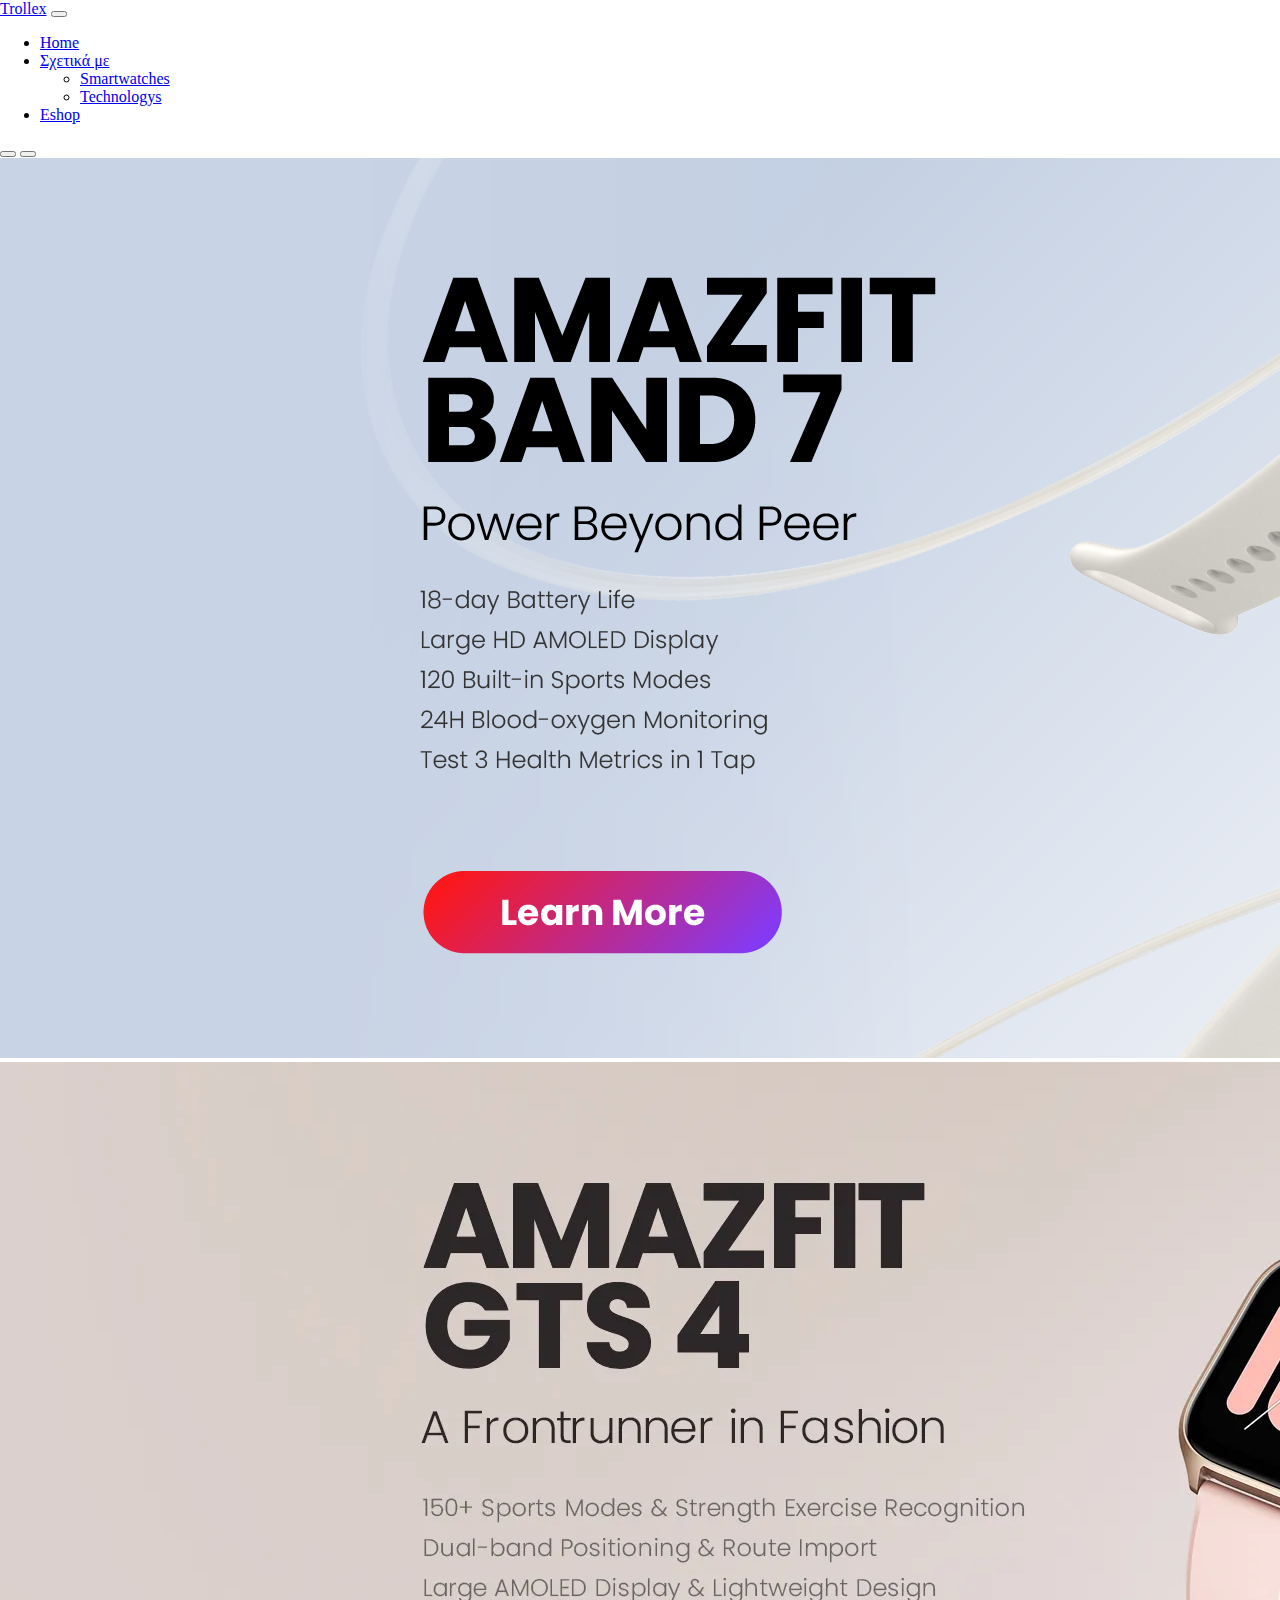
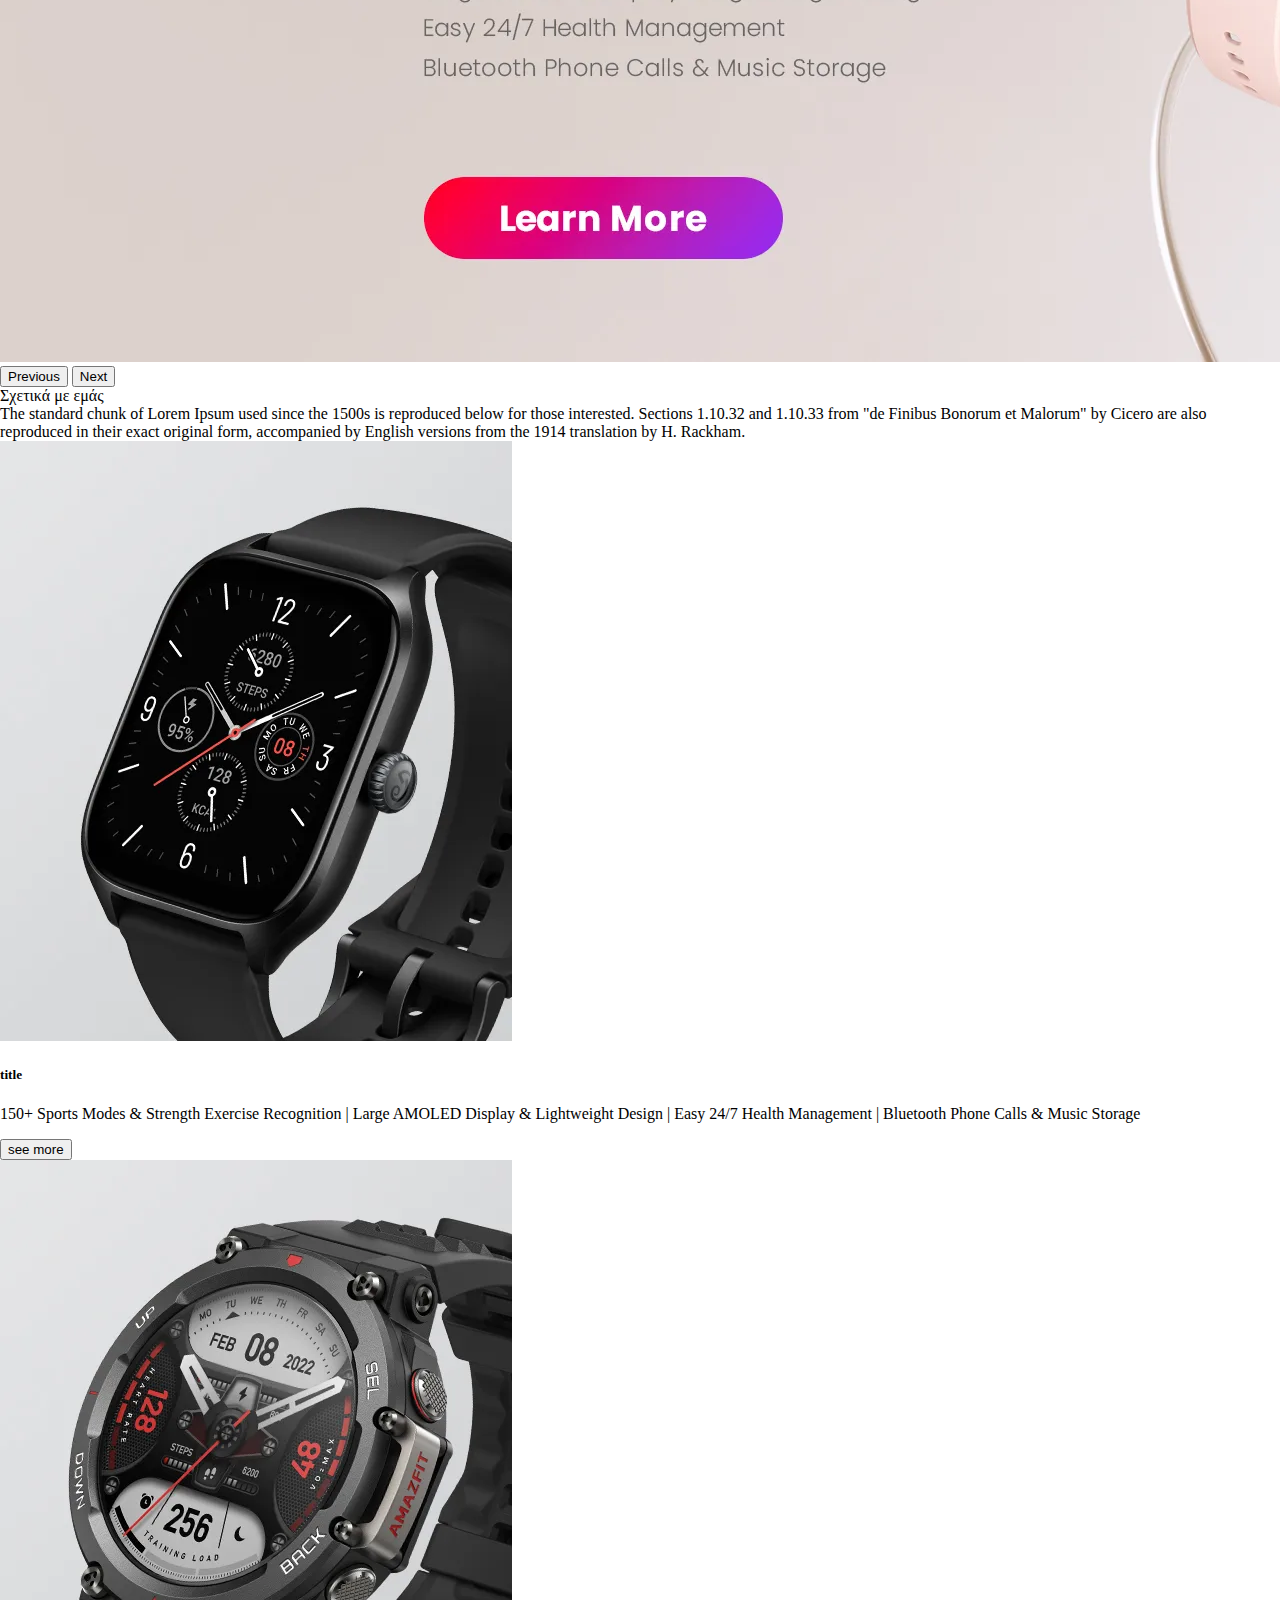
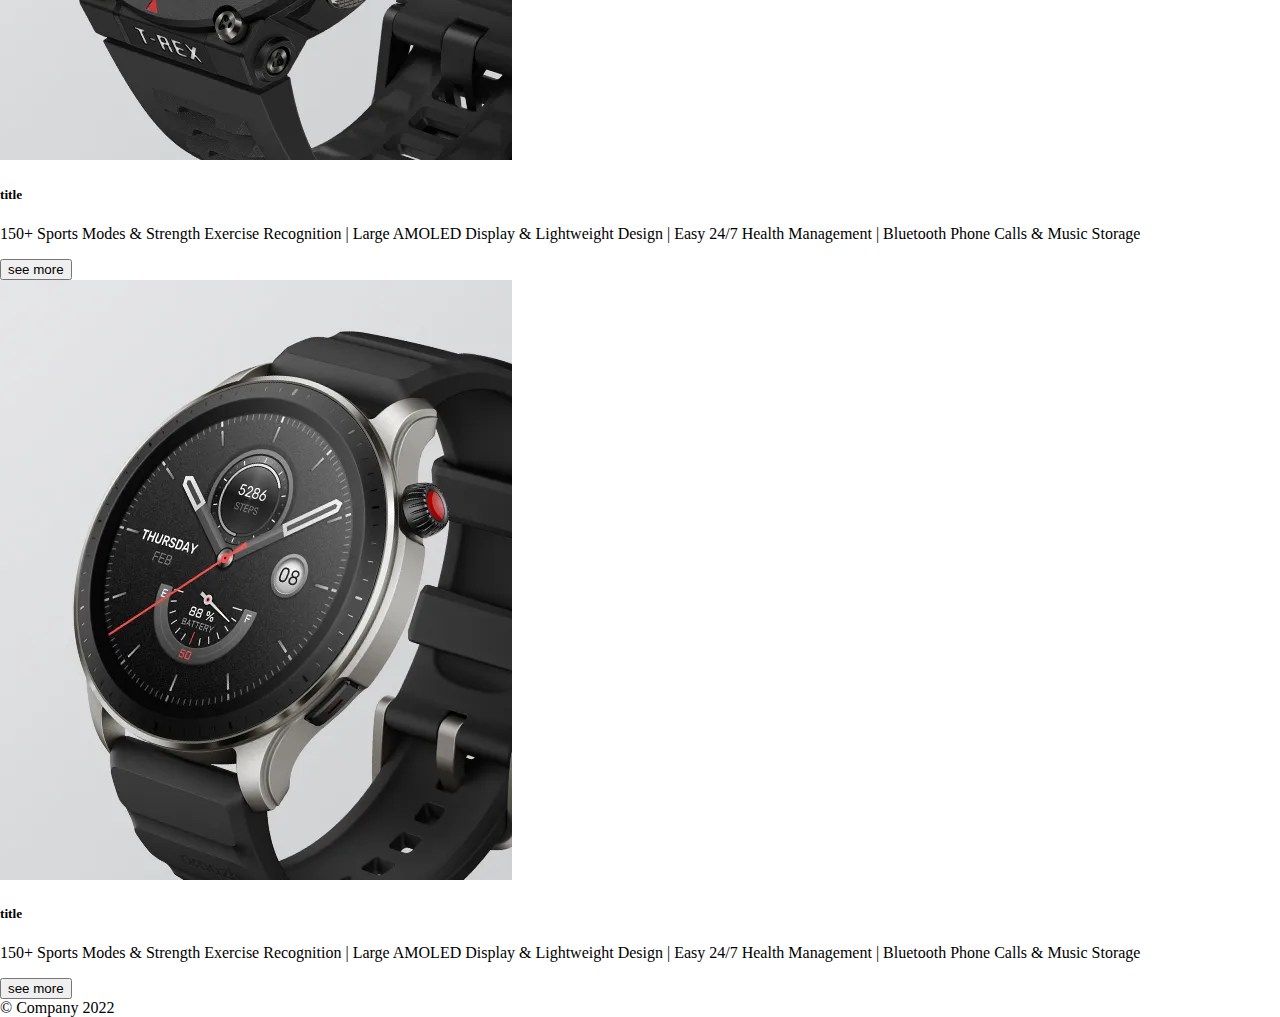
==== index.html @ 340d508f "first commit" ====
<!DOCTYPE html>
<html lang="en">
<head>
    <meta charset="UTF-8">
    <meta http-equiv="X-UA-Compatible" content="IE=edge">
    <meta name="viewport" content="width=device-width, initial-scale=1.0">
    <title>Home</title>
    <link href="https://cdn.jsdelivr.net/npm/bootstrap@5.2.2/dist/css/bootstrap.min.css" rel="stylesheet" integrity="sha384-Zenh87qX5JnK2Jl0vWa8Ck2rdkQ2Bzep5IDxbcnCeuOxjzrPF/et3URy9Bv1WTRi" crossorigin="anonymous">
    <link rel="stylesheet" href="style.css">
</head>
<body>
    <header>
        <nav>
            <nav class="navbar navbar-expand-lg">
                <div class="container-fluid">
                  <a class="navbar-brand fs-3" href="#">Trollex</a>
                  <button class="navbar-toggler" type="button" data-bs-toggle="collapse" data-bs-target="#navbarSupportedContent" aria-controls="navbarSupportedContent" aria-expanded="false" aria-label="Toggle navigation">
                    <span class="navbar-toggler-icon"></span>
                  </button>
                  <div class="collapse navbar-collapse" id="navbarSupportedContent">
                    <ul class="navbar-nav me-auto mb-2 mb-lg-0">
                      <li class="nav-item me-3">
                        <a class="nav-link active" aria-current="page" href="index.html">Home</a>
                      </li>
                      <li class="nav-item dropdown me-3">
                        <a class="nav-link dropdown-toggle" href="#" role="button" data-bs-toggle="dropdown" aria-expanded="false">
                          Σχετικά με
                        </a>
                        <ul class="dropdown-menu">
                          <li><a class="dropdown-item" href="about/smartwatches.html">Smartwatches</a></li>
                          <li><a class="dropdown-item" href="about/technology.html">Technologys</a></li>
                        </ul>
                      </li>
                      <li class="nav-item">
                        <a class="nav-link" href="#">Eshop</a>
                      </li>
                    </ul>
                  </div>
                </div>
              </nav>
        </nav>
    </header>

    <main>
        <div id="carouselExampleIndicators" class="carousel slide" data-bs-ride="true">
            <div class="carousel-indicators">
              <button type="button" data-bs-target="#carouselExampleIndicators" data-bs-slide-to="0" class="active" aria-current="true" aria-label="Slide 1"></button>
              <button type="button" data-bs-target="#carouselExampleIndicators" data-bs-slide-to="1" aria-label="Slide 2"></button>
            </div>
            <div class="carousel-inner">
              <div class="carousel-item active">
                <img src="./images/smartwatch.png" class="d-block w-100" alt="...">
              </div>
              <div class="carousel-item">
                <img src="./images/smartwatch2.png" class="d-block w-100" alt="...">
              </div>
            </div>
            <button class="carousel-control-prev" type="button" data-bs-target="#carouselExampleIndicators" data-bs-slide="prev">
              <span class="carousel-control-prev-icon" aria-hidden="true"></span>
              <span class="visually-hidden">Previous</span>
            </button>
            <button class="carousel-control-next" type="button" data-bs-target="#carouselExampleIndicators" data-bs-slide="next">
              <span class="carousel-control-next-icon" aria-hidden="true"></span>
              <span class="visually-hidden">Next</span>
            </button>
          </div>

          <div class="container">
            <div class="text-center h2 mt-3">
                Σχετικά με εμάς
            </div>
            <div class="text-center mt-3 px-5">
                The standard chunk of Lorem Ipsum used since the 1500s
                 is reproduced below for those interested.
                  Sections 1.10.32 and 1.10.33 from "de Finibus Bonorum et Malorum" 
                  by Cicero are also reproduced in their exact original form, 
                  accompanied by English versions from the 1914 translation by H. Rackham.
            </div>

            <div class="container">
                <div class="row gy-3 gx-5 mt-3">
                    <div class="col-sm-6  col-md-4">
                        <!-- <div class="smartwatchs-imgs"></div> -->
                        <img class="img-thumbnail" src="./images/smartwatch3.png" alt="">
                        <h5>title</h5>
                        <p>150+ Sports Modes & Strength Exercise Recognition | Large AMOLED Display & Lightweight Design | Easy 24/7 Health Management | Bluetooth Phone Calls & Music Storage</p>
                        <button type="button" class="btn btn-outline-dark">see more</button>
                    </div>
                    <div class="col-sm-6 col-md-4">
                        <img class="img-thumbnail" src="./images/smartwatch4.png" alt="">
                        <h5>title</h5>
                        <p>150+ Sports Modes & Strength Exercise Recognition | Large AMOLED Display & Lightweight Design | Easy 24/7 Health Management | Bluetooth Phone Calls & Music Storage</p>
                        <button type="button" class="btn btn-outline-dark">see more</button>
                    </div>
                    <div class="col-sm-6 col-md-4">
                        <img class="img-thumbnail" src="./images/smartwatch5.png" alt="">
                        <h5>title</h5>
                        <p>150+ Sports Modes & Strength Exercise Recognition | Large AMOLED Display & Lightweight Design | Easy 24/7 Health Management | Bluetooth Phone Calls & Music Storage</p>
                        <button type="button" class="btn btn-outline-dark">see more</button>
                    </div>
                </div>
            </div>

          </div>

    </main>

    <footer class="mt-3 bg-light py-3">
        <div class="container">
          © Company 2022
        </div>
      </footer>

    <script src="https://cdn.jsdelivr.net/npm/bootstrap@5.2.2/dist/js/bootstrap.bundle.min.js" integrity="sha384-OERcA2EqjJCMA+/3y+gxIOqMEjwtxJY7qPCqsdltbNJuaOe923+mo//f6V8Qbsw3" crossorigin="anonymous"></script>
</body>
</html>
---- style.css ----
body {
    margin: 0;
}

.img-thumbnail {
    border: none;
}

.img-thum {
    width: 100%;
    height: 100%;
}

@media (max-width: 767px) {
    .img-thum {
        width: 300px;
        height: 300px;
    }
}
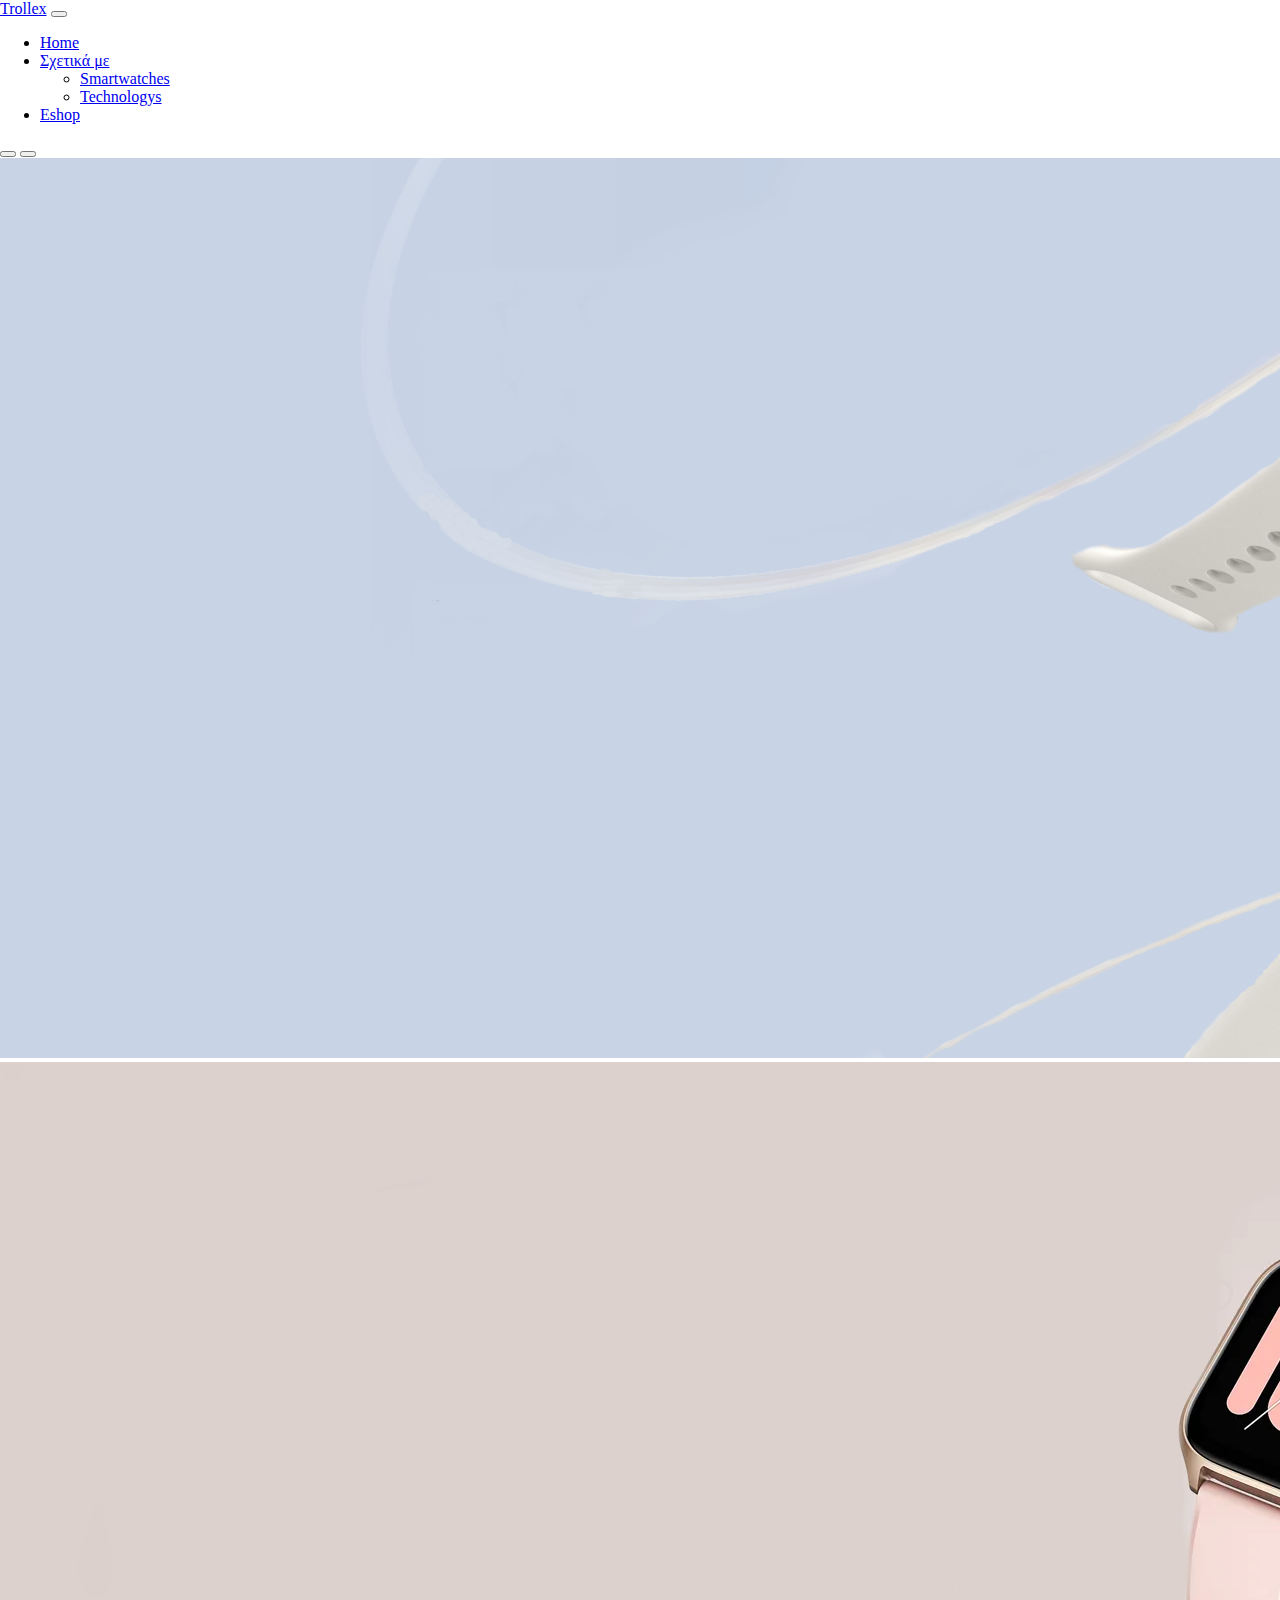
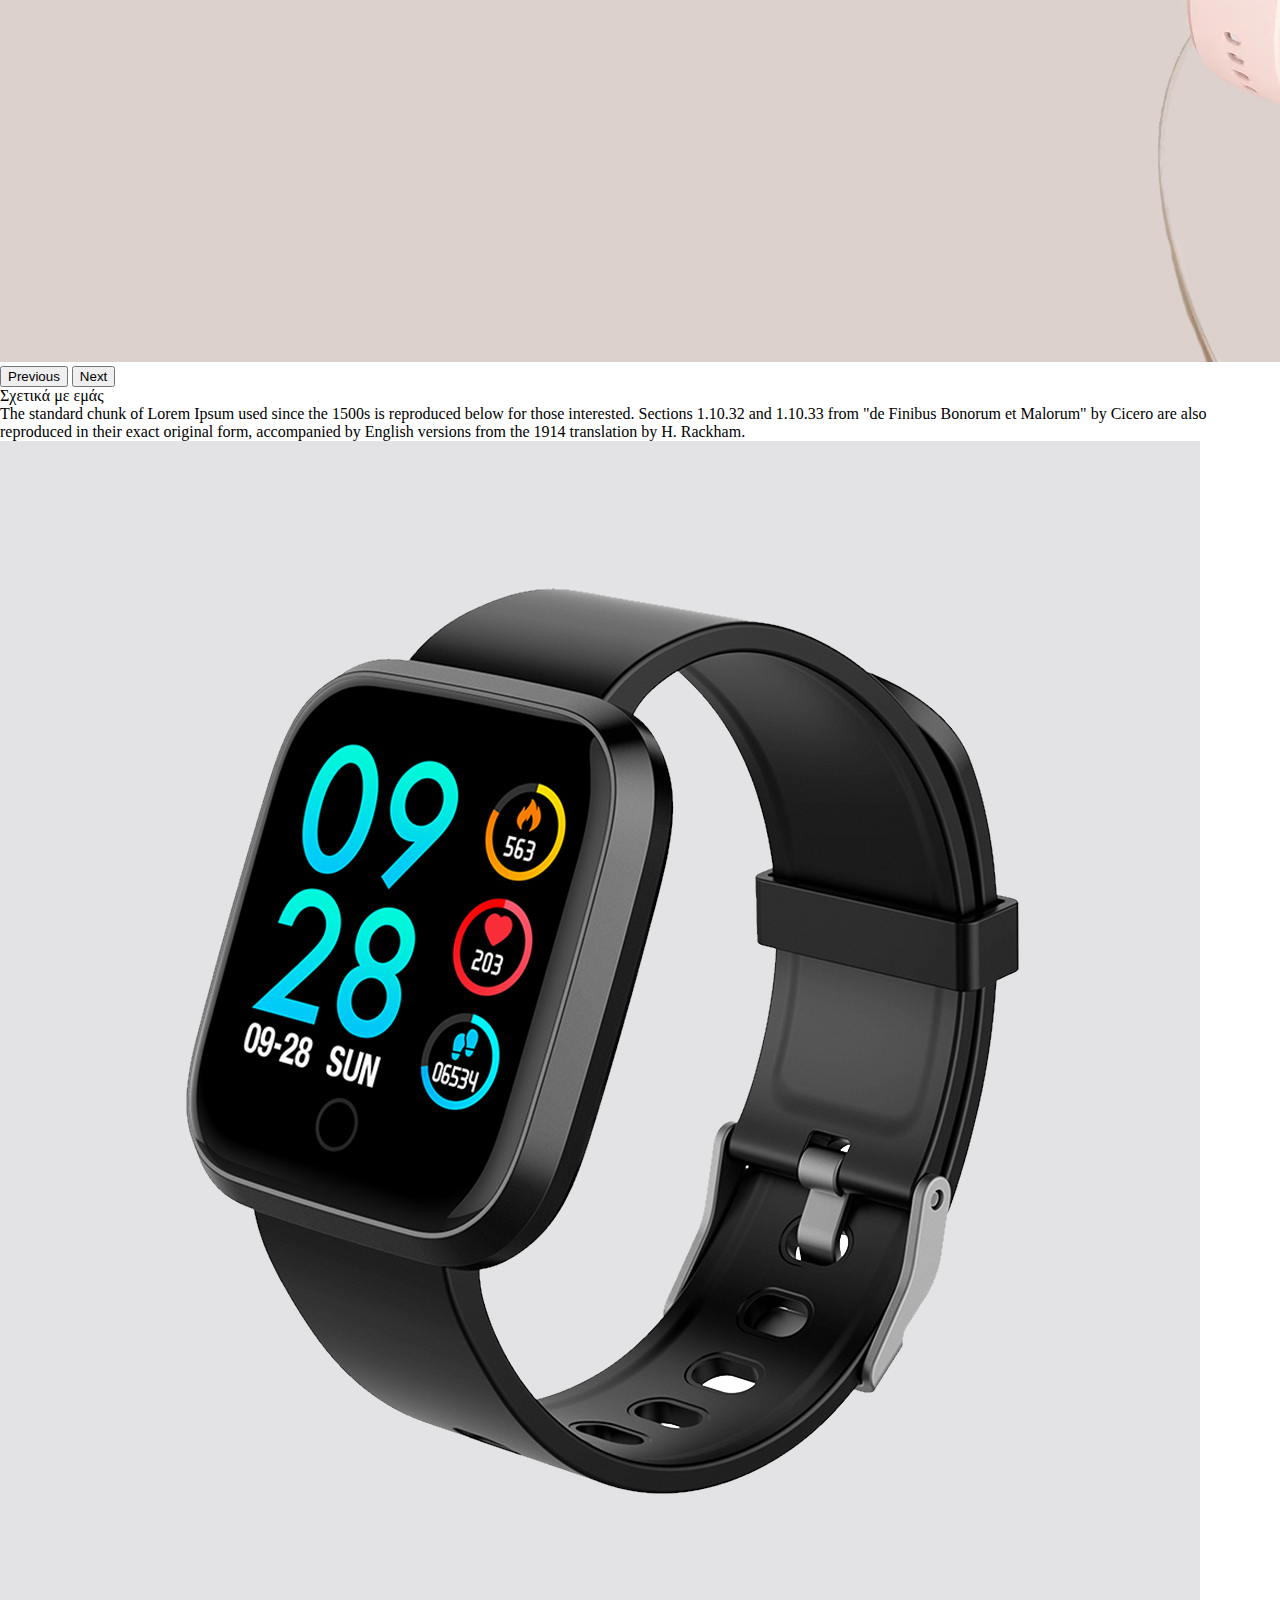
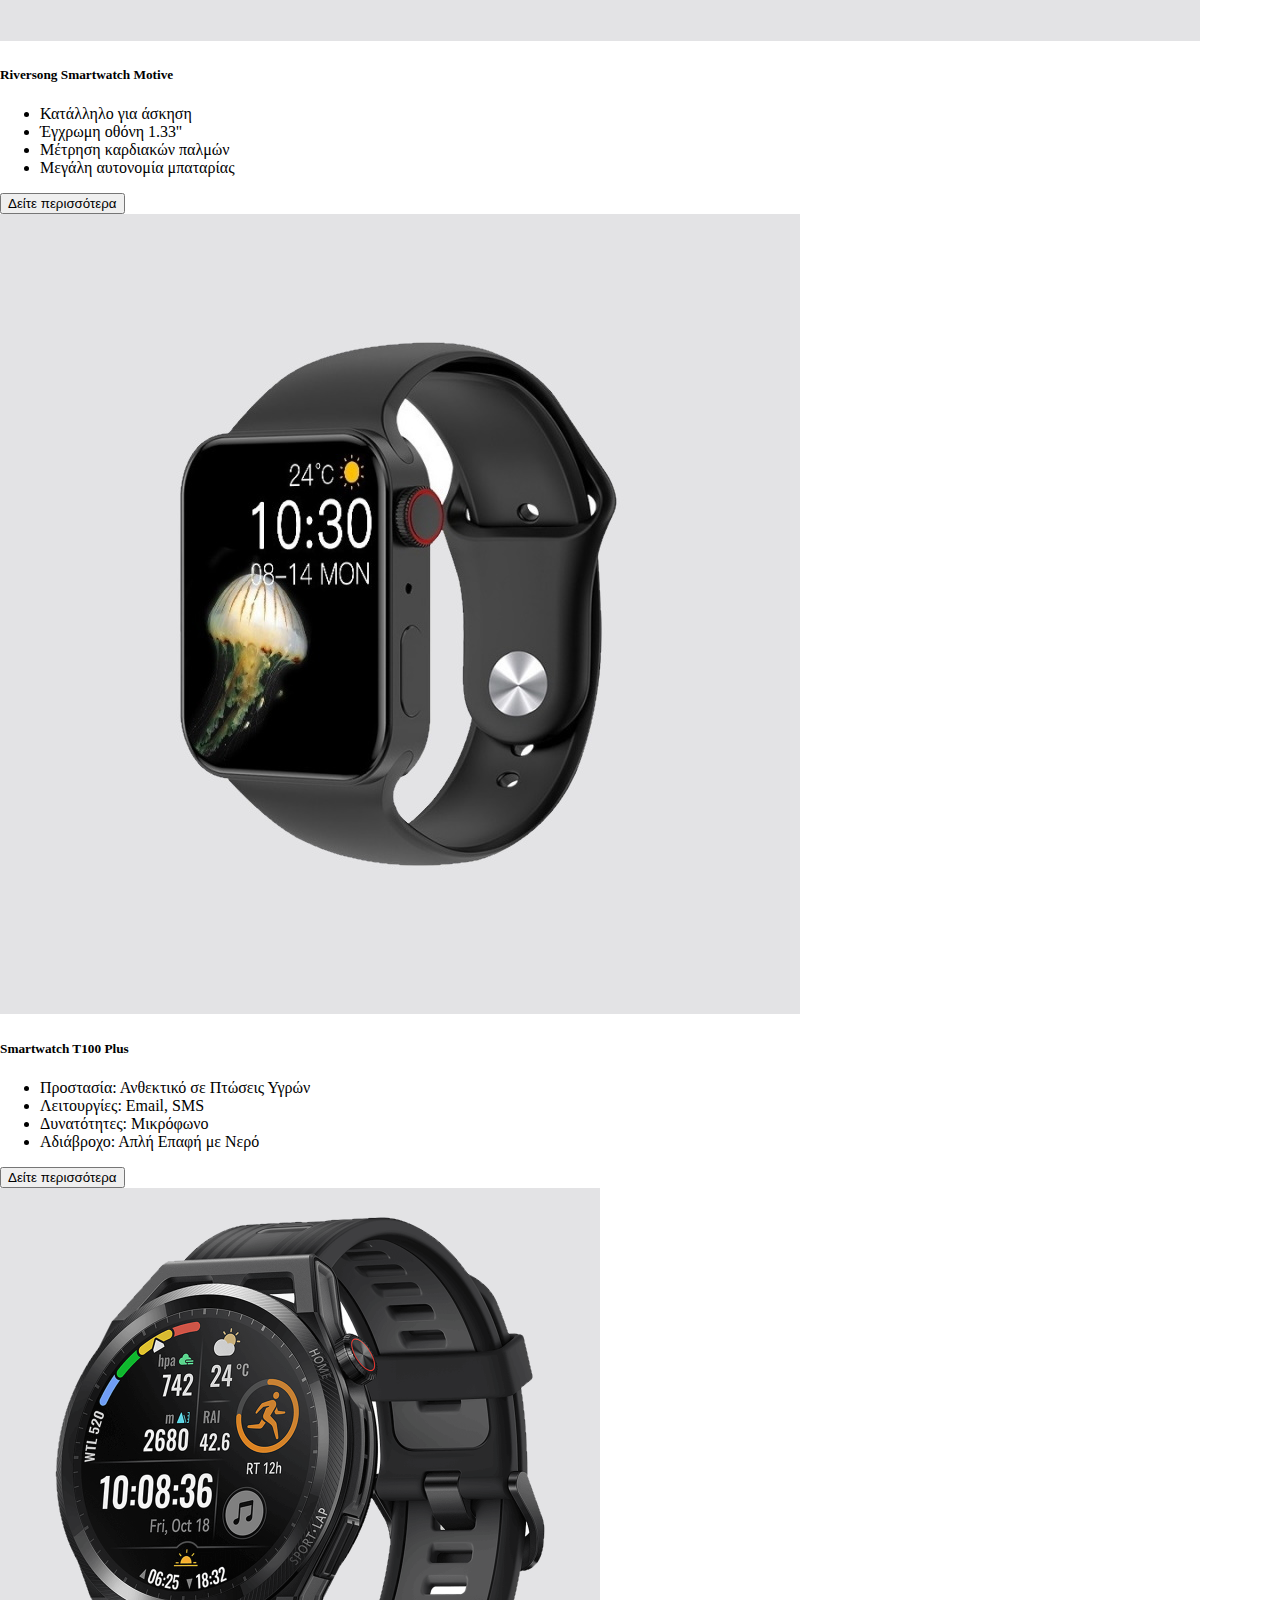
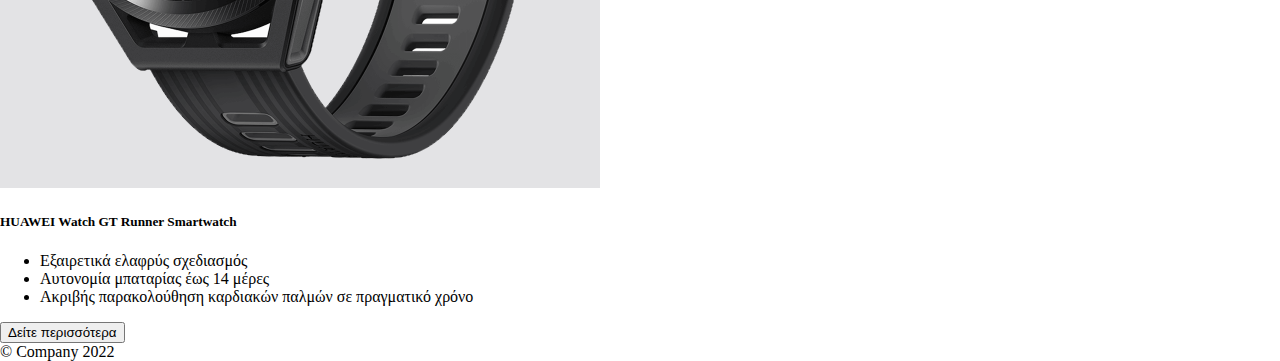
==== commit 7beff028: "first commit" ====
--- a/index.html
+++ b/index.html
@@ -32,7 +32,7 @@
                         </ul>
                       </li>
                       <li class="nav-item">
-                        <a class="nav-link" href="#">Eshop</a>
+                        <a class="nav-link" href="products/index.html">Eshop</a>
                       </li>
                     </ul>
                   </div>
@@ -81,22 +81,36 @@
                 <div class="row gy-3 gx-5 mt-3">
                     <div class="col-sm-6  col-md-4">
                         <!-- <div class="smartwatchs-imgs"></div> -->
-                        <img class="img-thumbnail" src="./images/smartwatch3.png" alt="">
-                        <h5>title</h5>
-                        <p>150+ Sports Modes & Strength Exercise Recognition | Large AMOLED Display & Lightweight Design | Easy 24/7 Health Management | Bluetooth Phone Calls & Music Storage</p>
-                        <button type="button" class="btn btn-outline-dark">see more</button>
+                        <img class="img-thumbnail" src="./images/RIVERSONG Smartwatch Motive.png" alt="">
+                        <h5 class="mt-3">Riversong Smartwatch Motive</h5>
+                        <ul>
+                          <li>Κατάλληλο για άσκηση</li>
+                          <li>Έγχρωμη οθόνη 1.33''</li>
+                          <li>Μέτρηση καρδιακών παλμών</li>
+                          <li>Μεγάλη αυτονομία μπαταρίας</li>
+                        </ul>
+                        <button type="button" class="btn btn-outline-dark">Δείτε περισσότερα</button>
                     </div>
                     <div class="col-sm-6 col-md-4">
-                        <img class="img-thumbnail" src="./images/smartwatch4.png" alt="">
-                        <h5>title</h5>
-                        <p>150+ Sports Modes & Strength Exercise Recognition | Large AMOLED Display & Lightweight Design | Easy 24/7 Health Management | Bluetooth Phone Calls & Music Storage</p>
-                        <button type="button" class="btn btn-outline-dark">see more</button>
+                        <img class="img-thumbnail" src="./images/Smartwatch T100 Plus.jpeg" alt="">
+                        <h5 class="mt-3">Smartwatch T100 Plus</h5>
+                        <ul>
+                          <li>Προστασία: Ανθεκτικό σε Πτώσεις Υγρών</li>
+                          <li>Λειτουργίες: Email, SMS</li>
+                          <li>Δυνατότητες: Μικρόφωνο</li>
+                          <li>Αδιάβροχο: Απλή Επαφή με Νερό</li>
+                        </ul>
+                        <button type="button" class="btn btn-outline-dark">Δείτε περισσότερα</button>
                     </div>
                     <div class="col-sm-6 col-md-4">
-                        <img class="img-thumbnail" src="./images/smartwatch5.png" alt="">
-                        <h5>title</h5>
-                        <p>150+ Sports Modes & Strength Exercise Recognition | Large AMOLED Display & Lightweight Design | Easy 24/7 Health Management | Bluetooth Phone Calls & Music Storage</p>
-                        <button type="button" class="btn btn-outline-dark">see more</button>
+                        <img class="img-thumbnail" src="./images/HUAWEI Watch GT Runner Smartwatch.png" alt="">
+                        <h5 class="mt-3">HUAWEI Watch GT Runner Smartwatch</h5>
+                        <ul>
+                          <li>Εξαιρετικά ελαφρύς σχεδιασμός</li>
+                          <li>Αυτονομία μπαταρίας έως 14 μέρες</li>
+                          <li>Ακριβής παρακολούθηση καρδιακών παλμών σε πραγματικό χρόνο</li>
+                        </ul>
+                        <button type="button" class="btn btn-outline-dark">Δείτε περισσότερα</button>
                     </div>
                 </div>
             </div>
--- a/style.css
+++ b/style.css
@@ -16,4 +16,4 @@
         width: 300px;
         height: 300px;
     }
-}+}
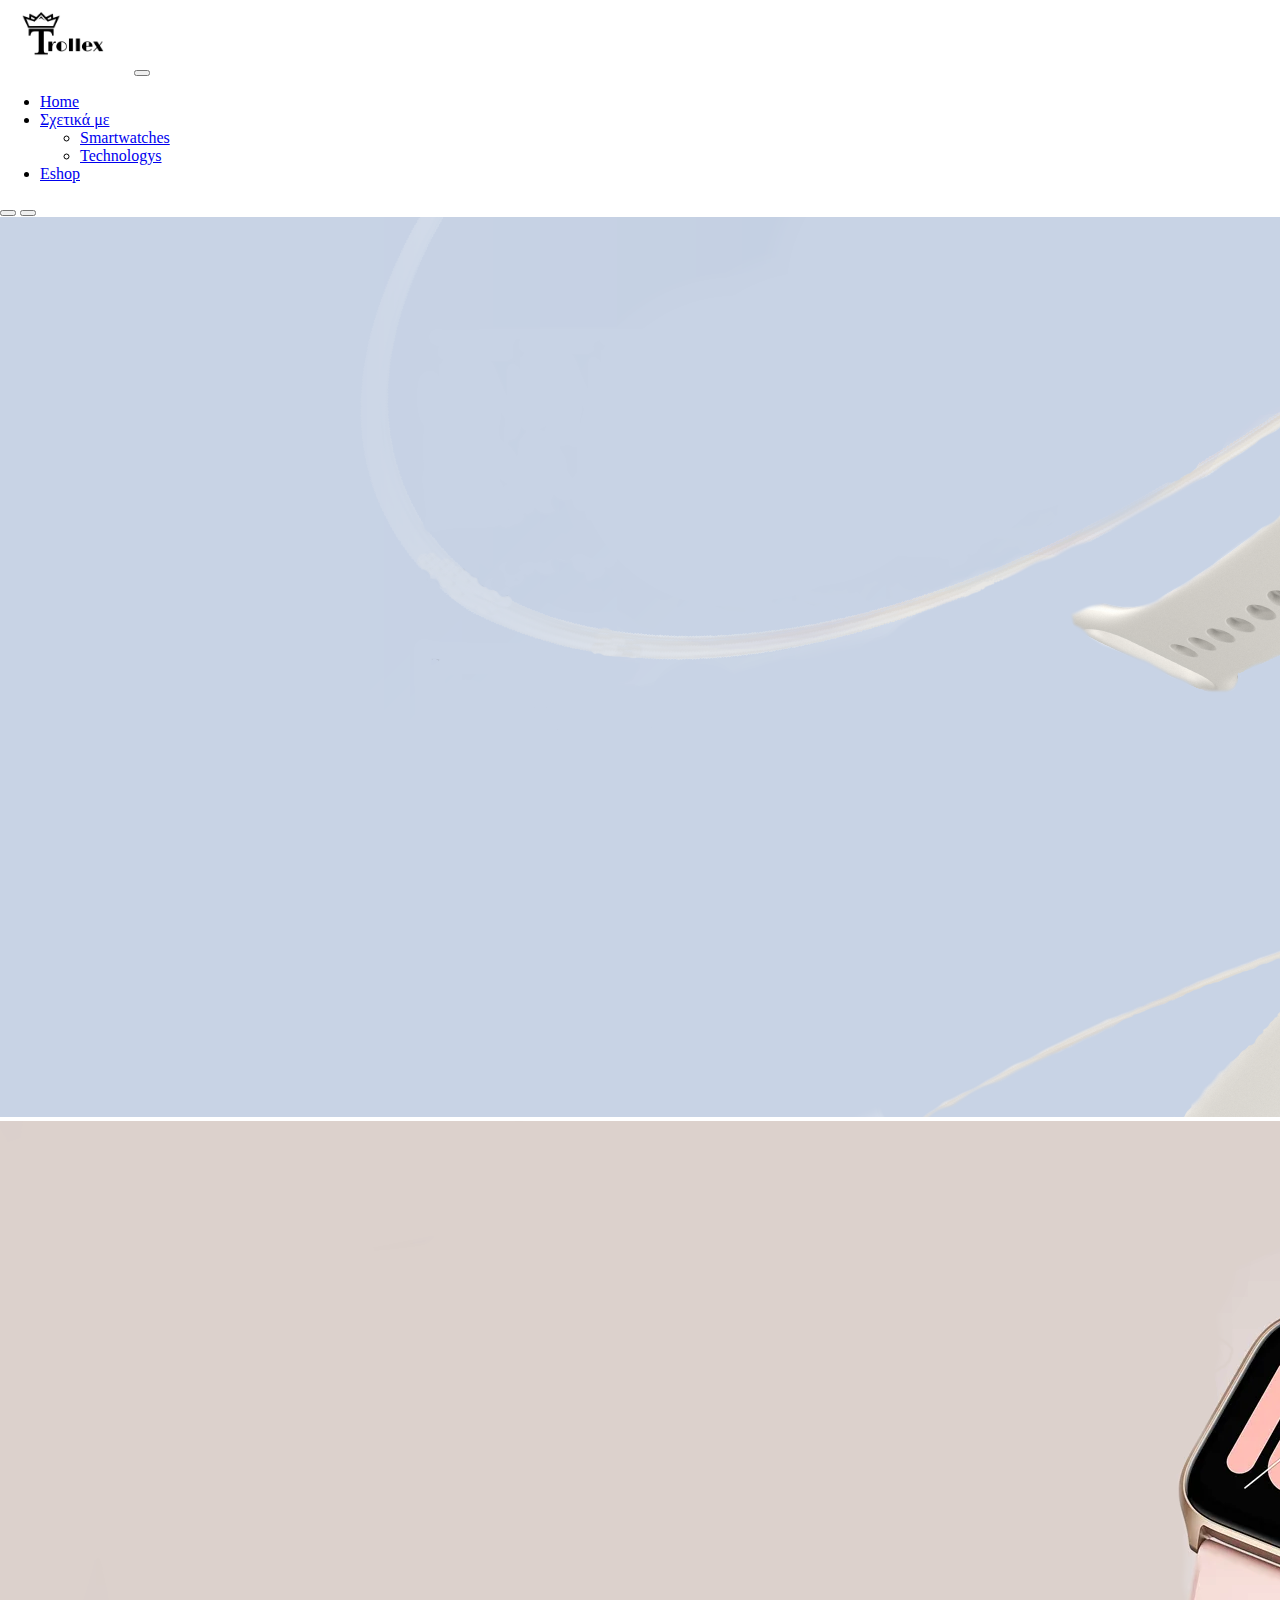
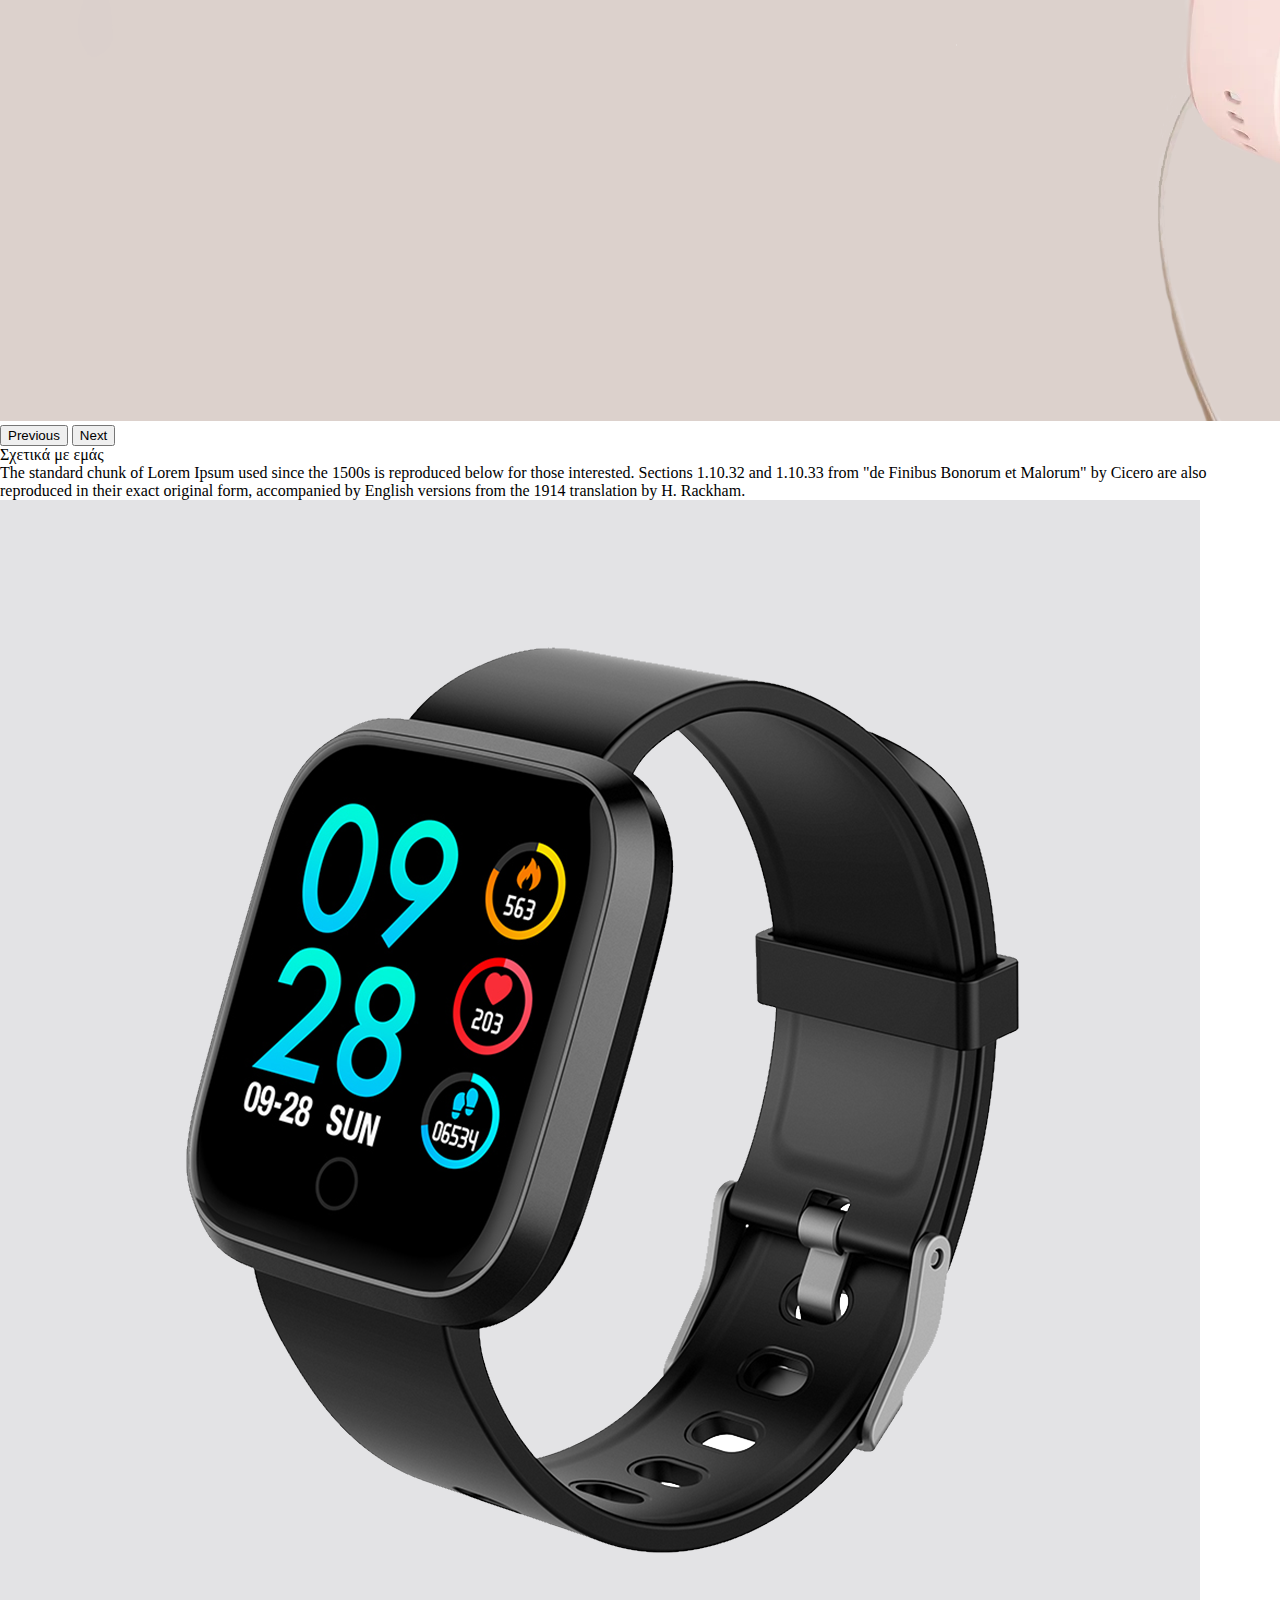
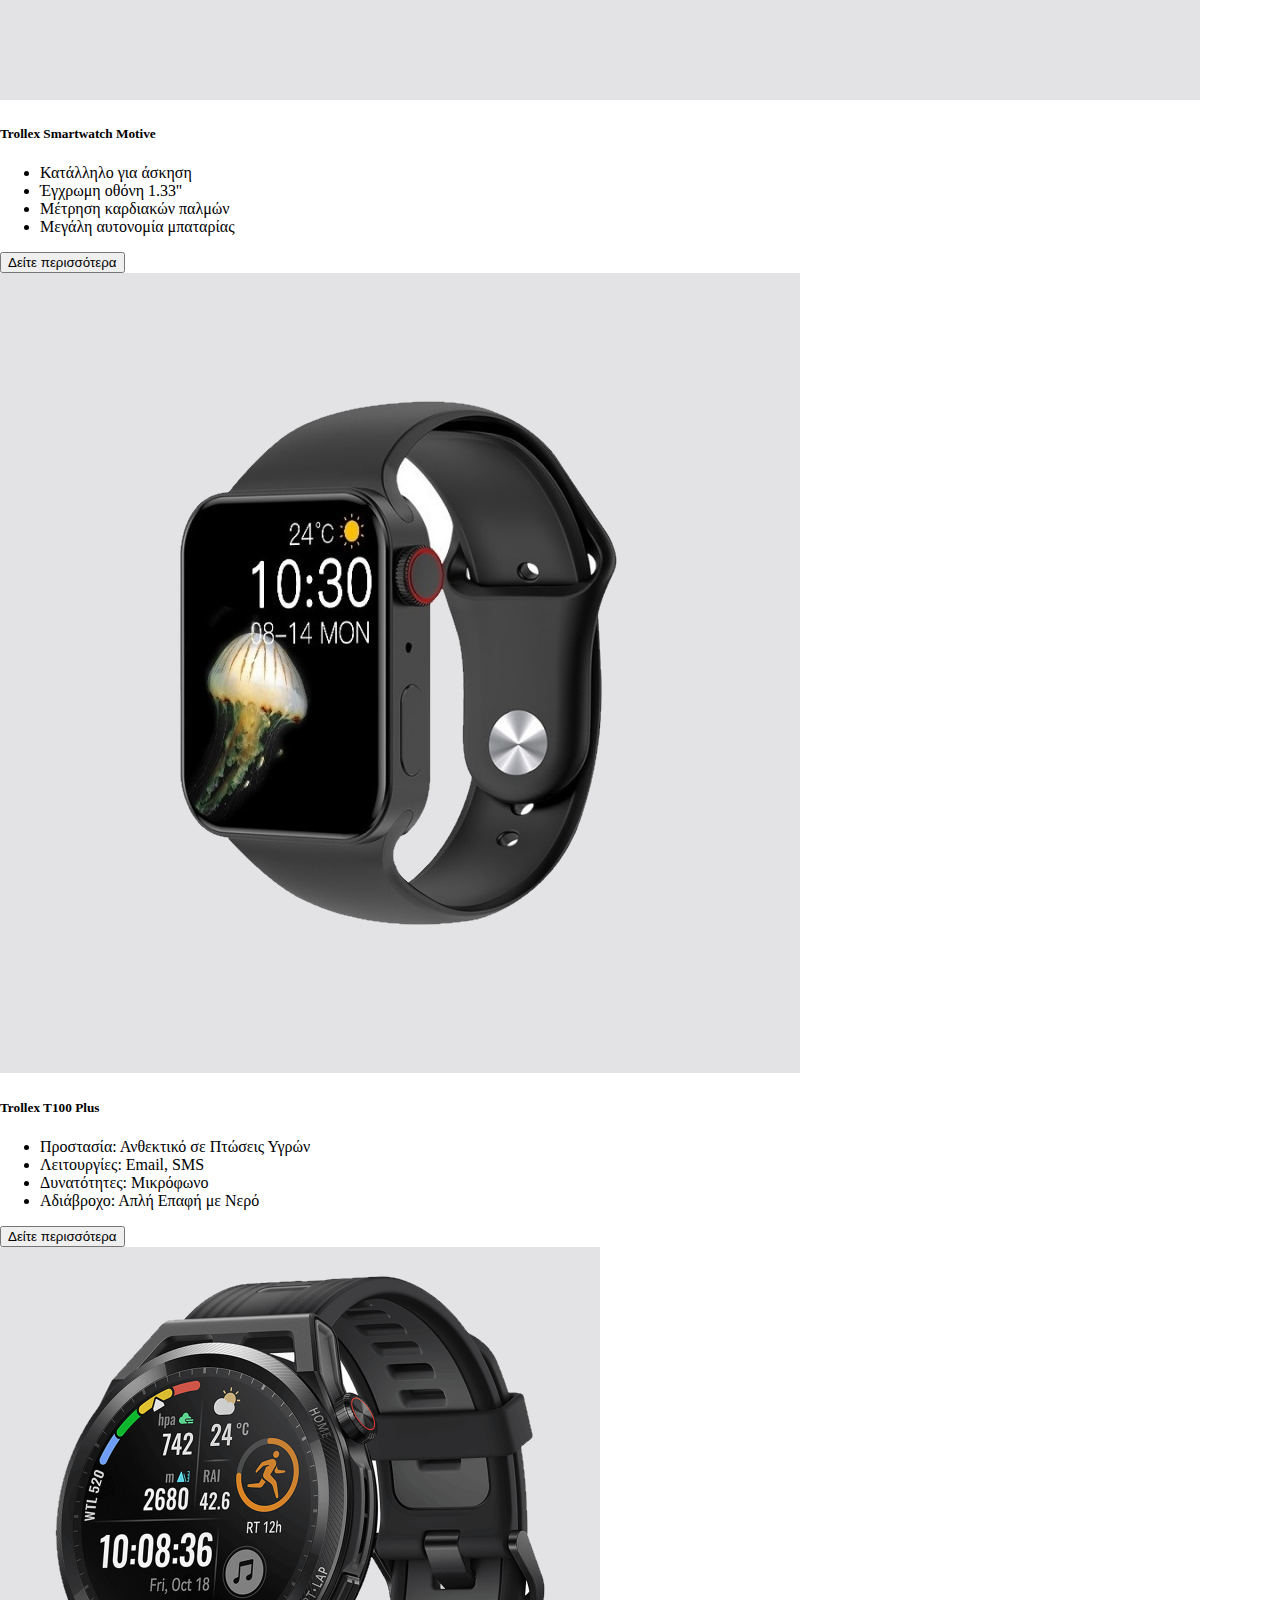
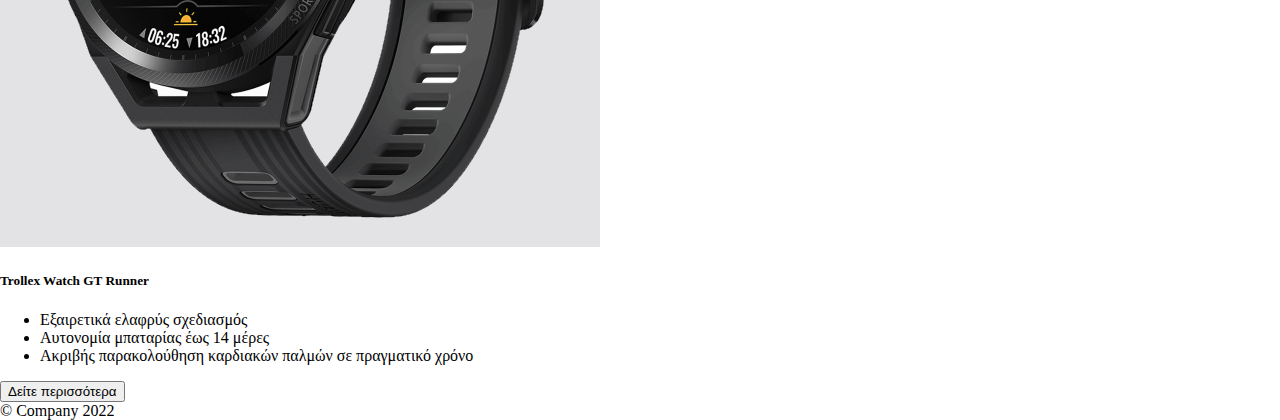
==== commit 8983f363: "first commit" ====
--- a/index.html
+++ b/index.html
@@ -13,7 +13,7 @@
         <nav>
             <nav class="navbar navbar-expand-lg">
                 <div class="container-fluid">
-                  <a class="navbar-brand fs-3" href="#">Trollex</a>
+                  <img  class="nav-img" src="./images/trollex images.jpg" alt="">
                   <button class="navbar-toggler" type="button" data-bs-toggle="collapse" data-bs-target="#navbarSupportedContent" aria-controls="navbarSupportedContent" aria-expanded="false" aria-label="Toggle navigation">
                     <span class="navbar-toggler-icon"></span>
                   </button>
@@ -82,7 +82,7 @@
                     <div class="col-sm-6  col-md-4">
                         <!-- <div class="smartwatchs-imgs"></div> -->
                         <img class="img-thumbnail" src="./images/RIVERSONG Smartwatch Motive.png" alt="">
-                        <h5 class="mt-3">Riversong Smartwatch Motive</h5>
+                        <h5 class="mt-3">Trollex Smartwatch Motive</h5>
                         <ul>
                           <li>Κατάλληλο για άσκηση</li>
                           <li>Έγχρωμη οθόνη 1.33''</li>
@@ -93,7 +93,7 @@
                     </div>
                     <div class="col-sm-6 col-md-4">
                         <img class="img-thumbnail" src="./images/Smartwatch T100 Plus.jpeg" alt="">
-                        <h5 class="mt-3">Smartwatch T100 Plus</h5>
+                        <h5 class="mt-3">Trollex T100 Plus</h5>
                         <ul>
                           <li>Προστασία: Ανθεκτικό σε Πτώσεις Υγρών</li>
                           <li>Λειτουργίες: Email, SMS</li>
@@ -104,7 +104,7 @@
                     </div>
                     <div class="col-sm-6 col-md-4">
                         <img class="img-thumbnail" src="./images/HUAWEI Watch GT Runner Smartwatch.png" alt="">
-                        <h5 class="mt-3">HUAWEI Watch GT Runner Smartwatch</h5>
+                        <h5 class="mt-3">Trollex Watch GT Runner</h5>
                         <ul>
                           <li>Εξαιρετικά ελαφρύς σχεδιασμός</li>
                           <li>Αυτονομία μπαταρίας έως 14 μέρες</li>
--- a/style.css
+++ b/style.css
@@ -17,3 +17,7 @@
         height: 300px;
     }
 }
+
+.nav-img {
+    width: 130px;
+}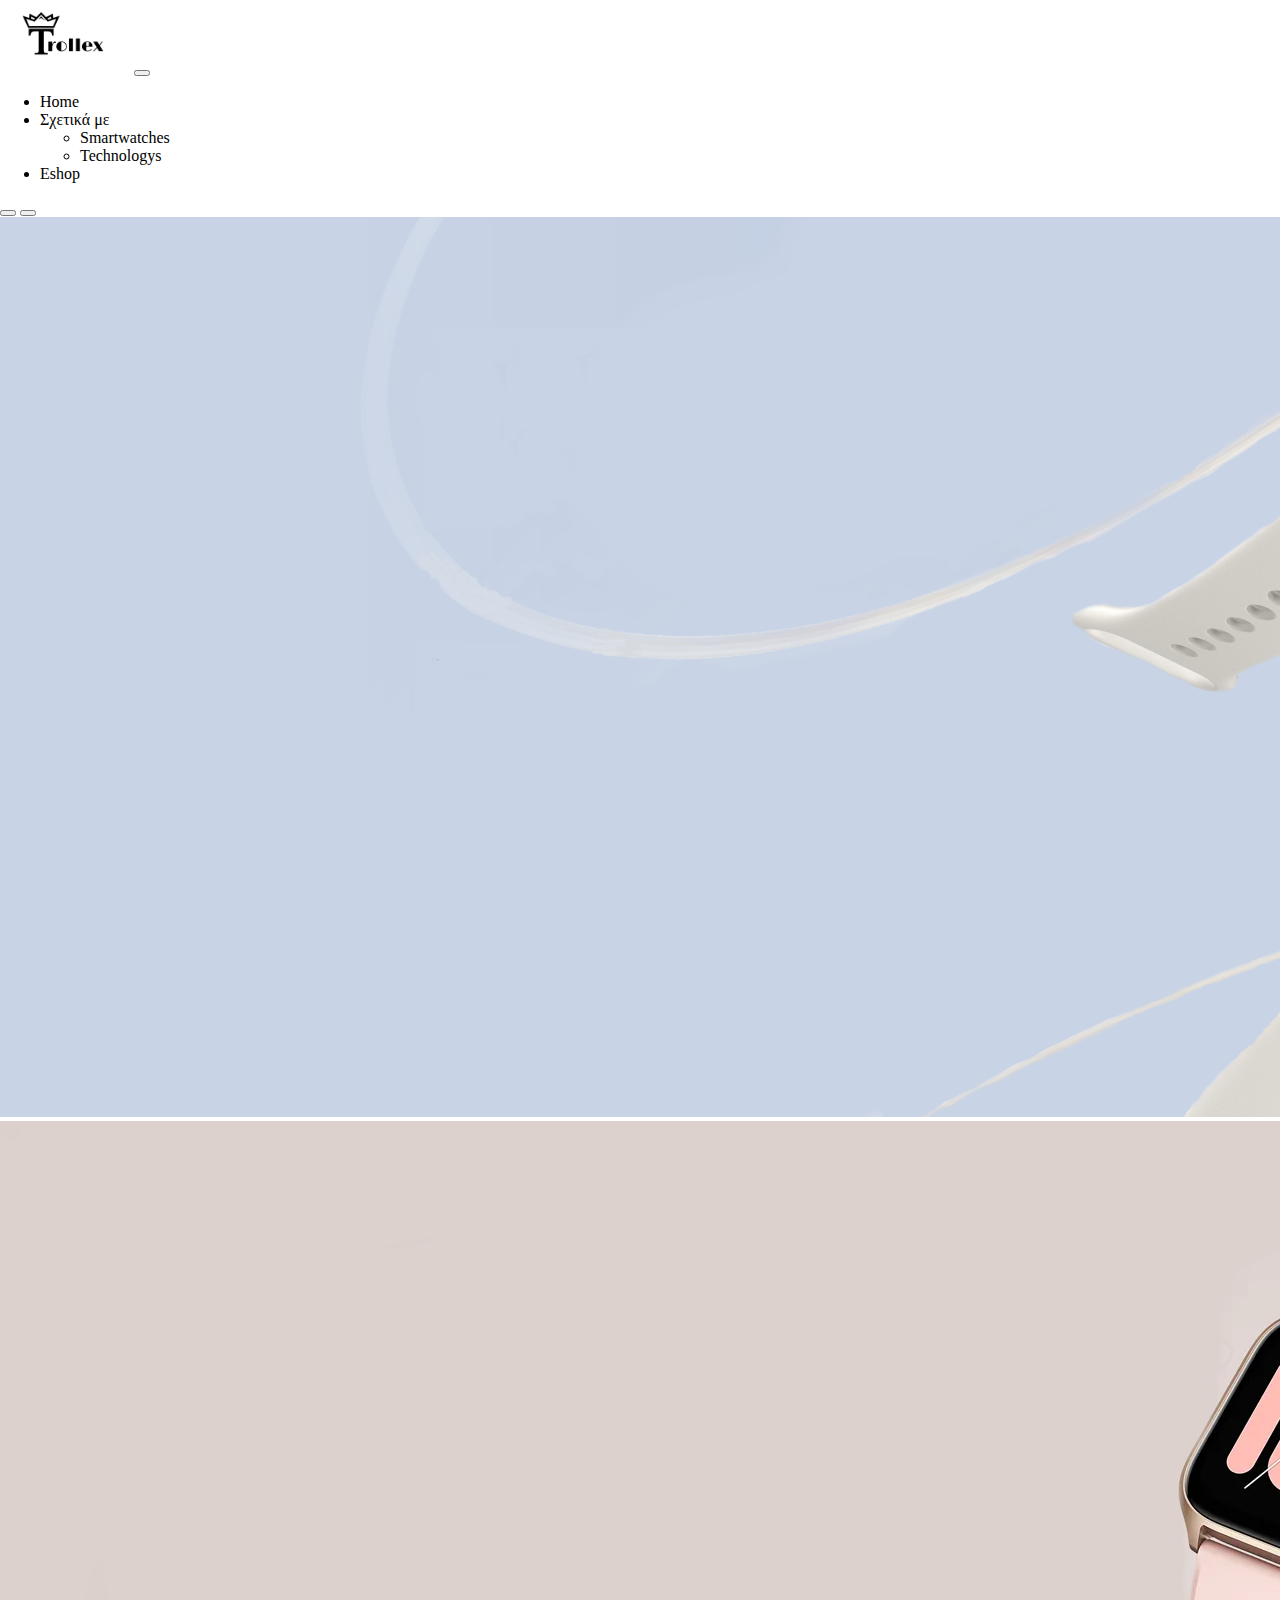
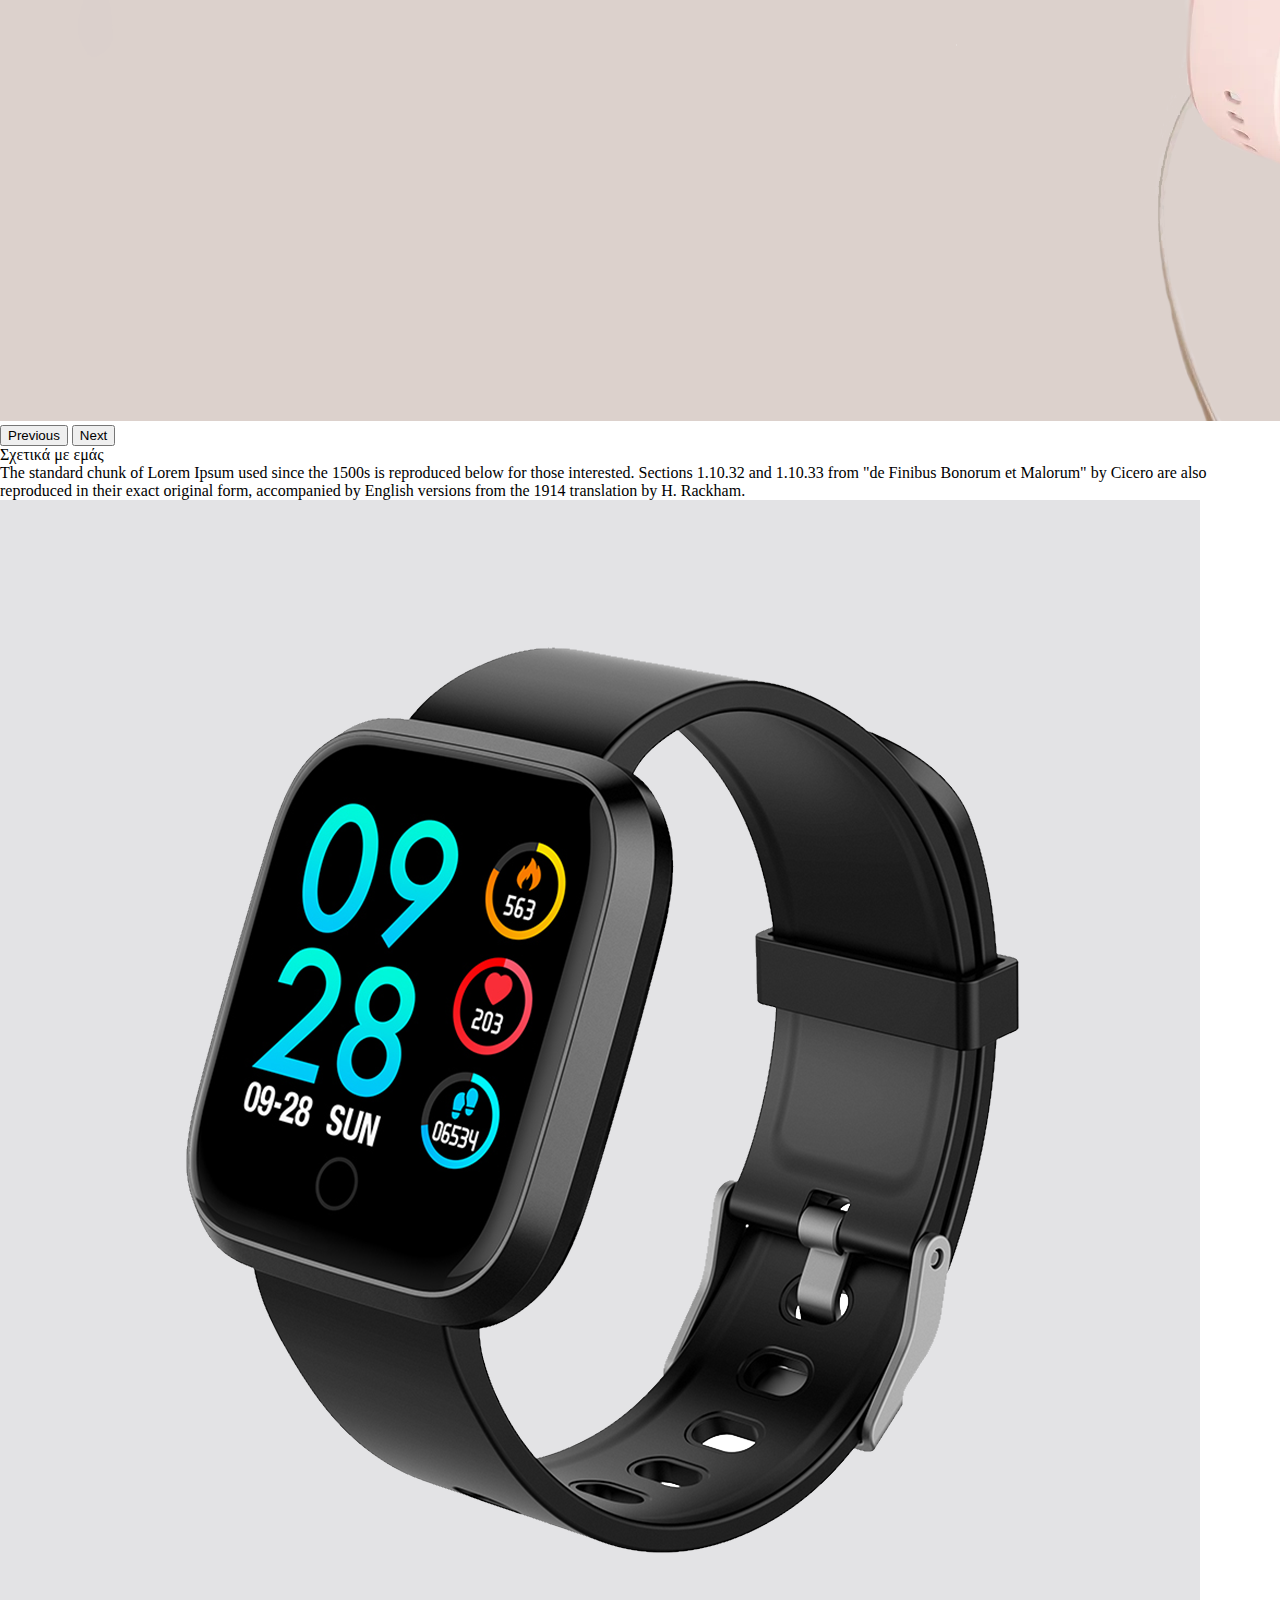
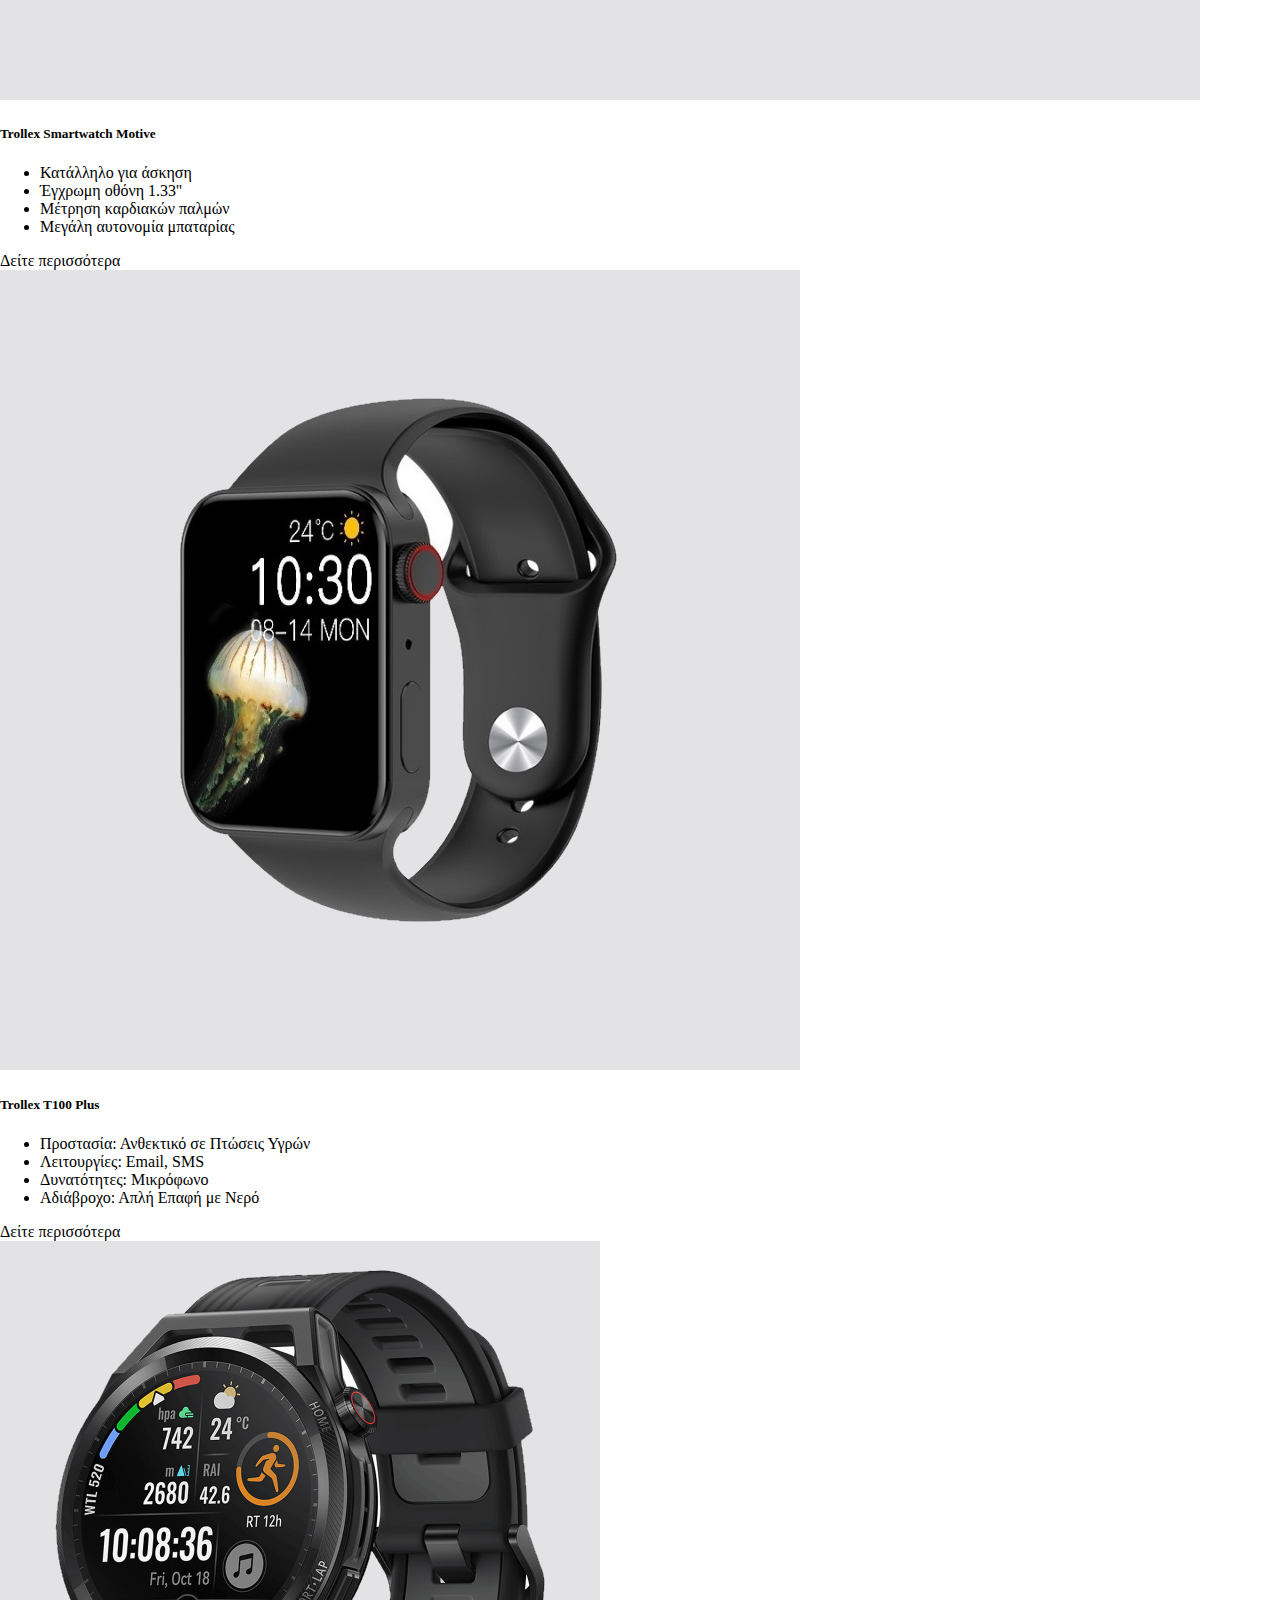
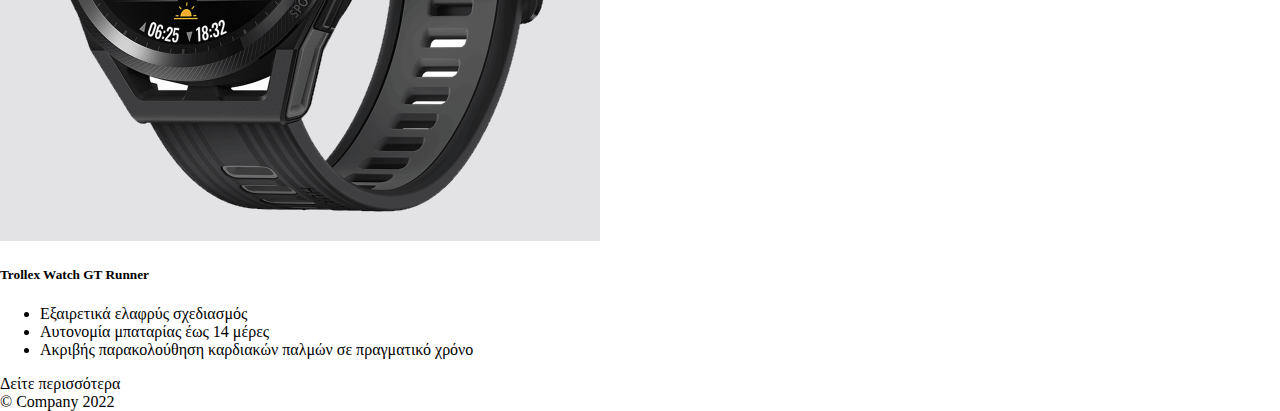
==== commit 7cb54d52: "make it better" ====
--- a/index.html
+++ b/index.html
@@ -79,8 +79,7 @@
 
             <div class="container">
                 <div class="row gy-3 gx-5 mt-3">
-                    <div class="col-sm-6  col-md-4">
-                        <!-- <div class="smartwatchs-imgs"></div> -->
+                    <div class="col-sm-6  col-md-6 col-lg-4">
                         <img class="img-thumbnail" src="./images/RIVERSONG Smartwatch Motive.png" alt="">
                         <h5 class="mt-3">Trollex Smartwatch Motive</h5>
                         <ul>
@@ -89,9 +88,9 @@
                           <li>Μέτρηση καρδιακών παλμών</li>
                           <li>Μεγάλη αυτονομία μπαταρίας</li>
                         </ul>
-                        <button type="button" class="btn btn-outline-dark">Δείτε περισσότερα</button>
+                        <a href="./product/index.html" type="button" class="btn btn-outline-dark">Δείτε περισσότερα</a>
                     </div>
-                    <div class="col-sm-6 col-md-4">
+                    <div class="col-sm-6 col-md-6 col-lg-4">
                         <img class="img-thumbnail" src="./images/Smartwatch T100 Plus.jpeg" alt="">
                         <h5 class="mt-3">Trollex T100 Plus</h5>
                         <ul>
@@ -100,9 +99,9 @@
                           <li>Δυνατότητες: Μικρόφωνο</li>
                           <li>Αδιάβροχο: Απλή Επαφή με Νερό</li>
                         </ul>
-                        <button type="button" class="btn btn-outline-dark">Δείτε περισσότερα</button>
+                        <a href="./product/index.html" type="button" class="btn btn-outline-dark">Δείτε περισσότερα</a>
                     </div>
-                    <div class="col-sm-6 col-md-4">
+                    <div class="col-sm-6 col-md-6 col-lg-4">
                         <img class="img-thumbnail" src="./images/HUAWEI Watch GT Runner Smartwatch.png" alt="">
                         <h5 class="mt-3">Trollex Watch GT Runner</h5>
                         <ul>
@@ -110,7 +109,7 @@
                           <li>Αυτονομία μπαταρίας έως 14 μέρες</li>
                           <li>Ακριβής παρακολούθηση καρδιακών παλμών σε πραγματικό χρόνο</li>
                         </ul>
-                        <button type="button" class="btn btn-outline-dark">Δείτε περισσότερα</button>
+                        <a href="./product/index.html" type="button" class="btn btn-outline-dark">Δείτε περισσότερα</a>
                     </div>
                 </div>
             </div>
--- a/style.css
+++ b/style.css
@@ -20,4 +20,13 @@
 
 .nav-img {
     width: 130px;
+}
+
+a {
+    text-decoration: none;
+    color: black;
+}
+
+a:hover {
+    color: black;
 }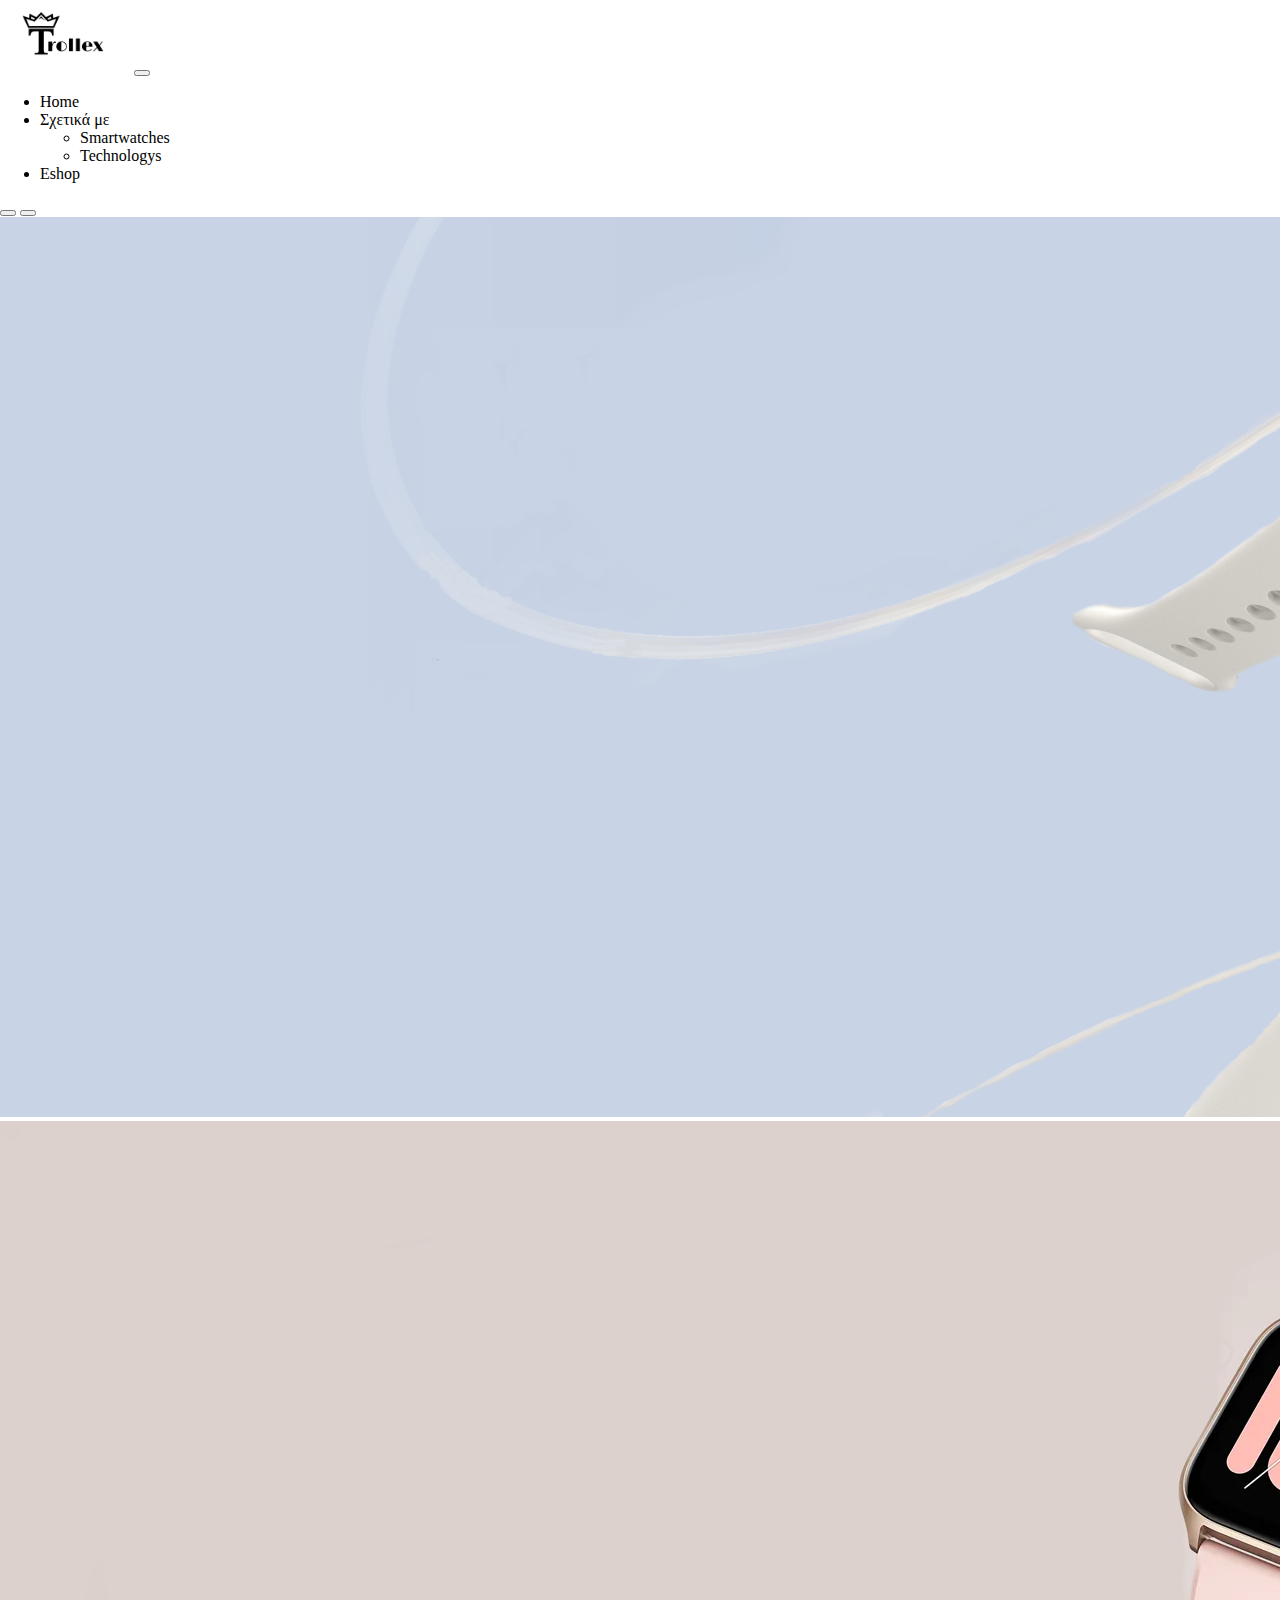
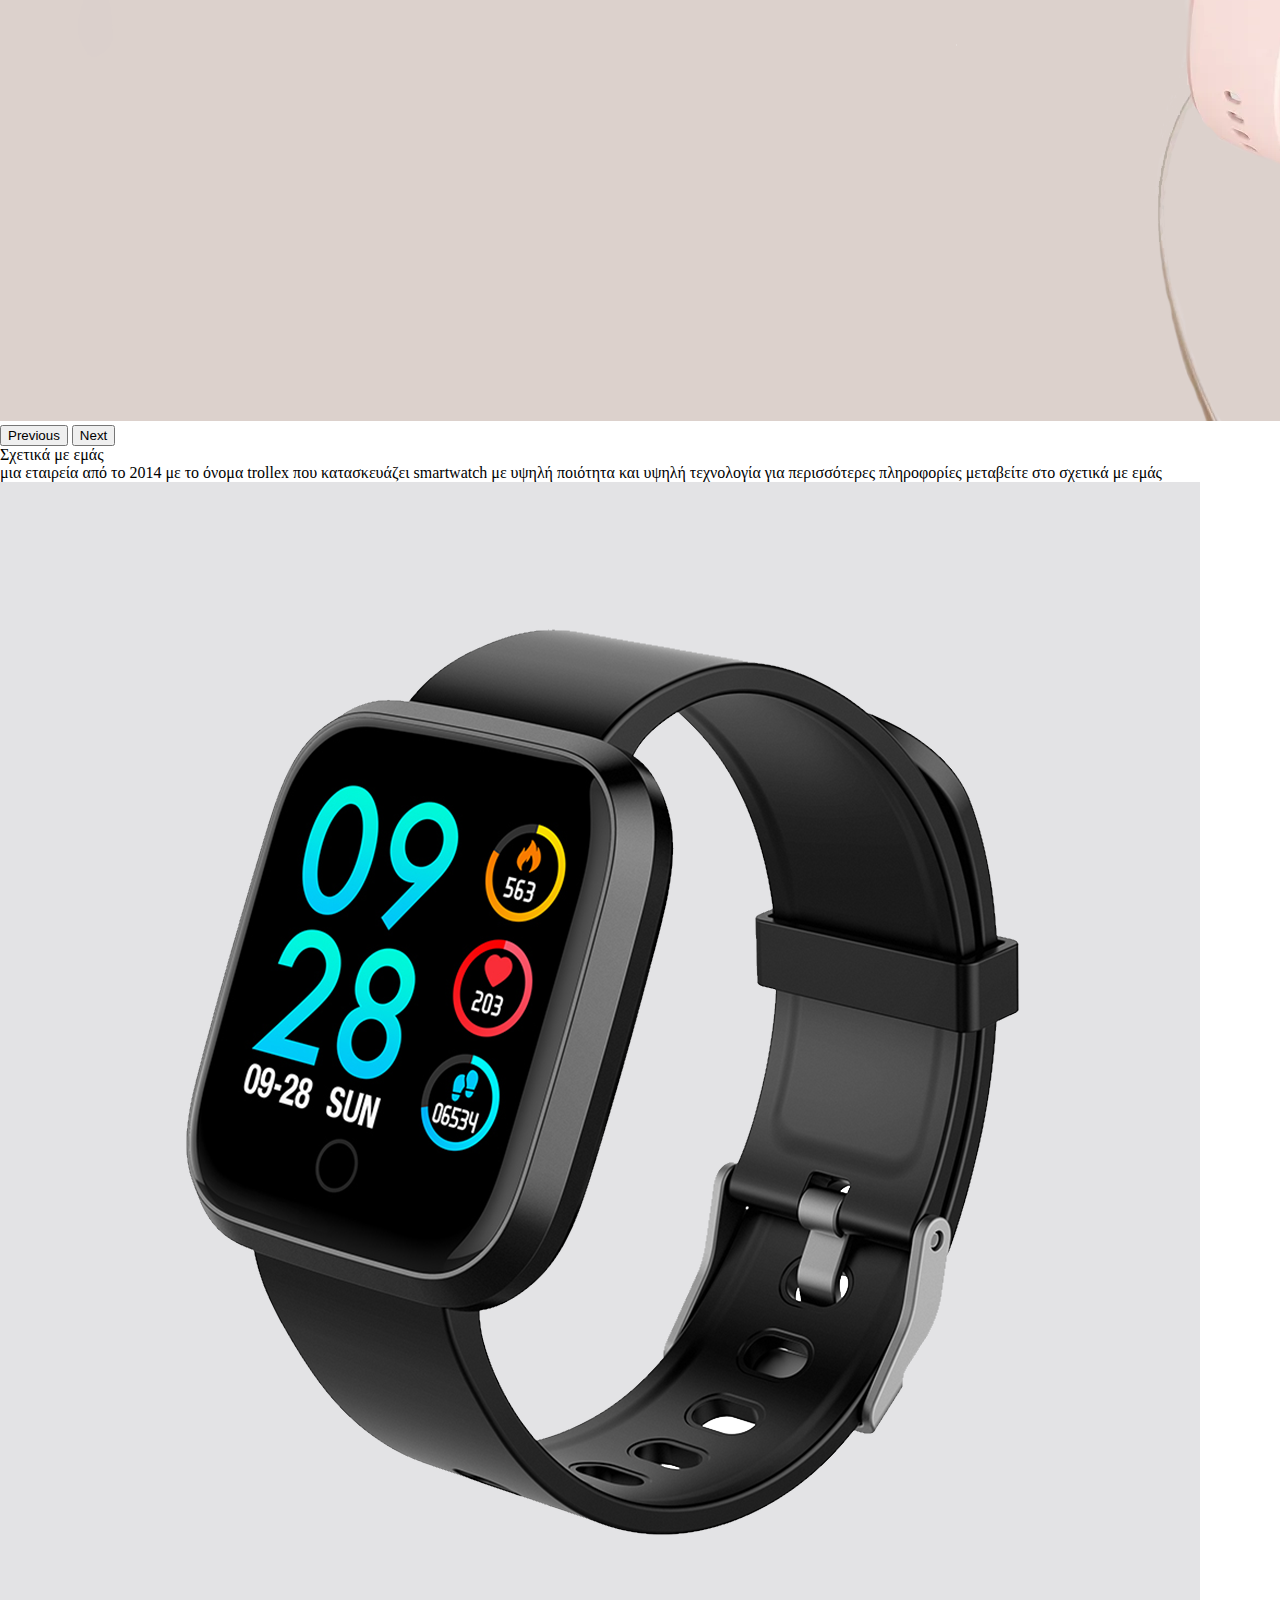
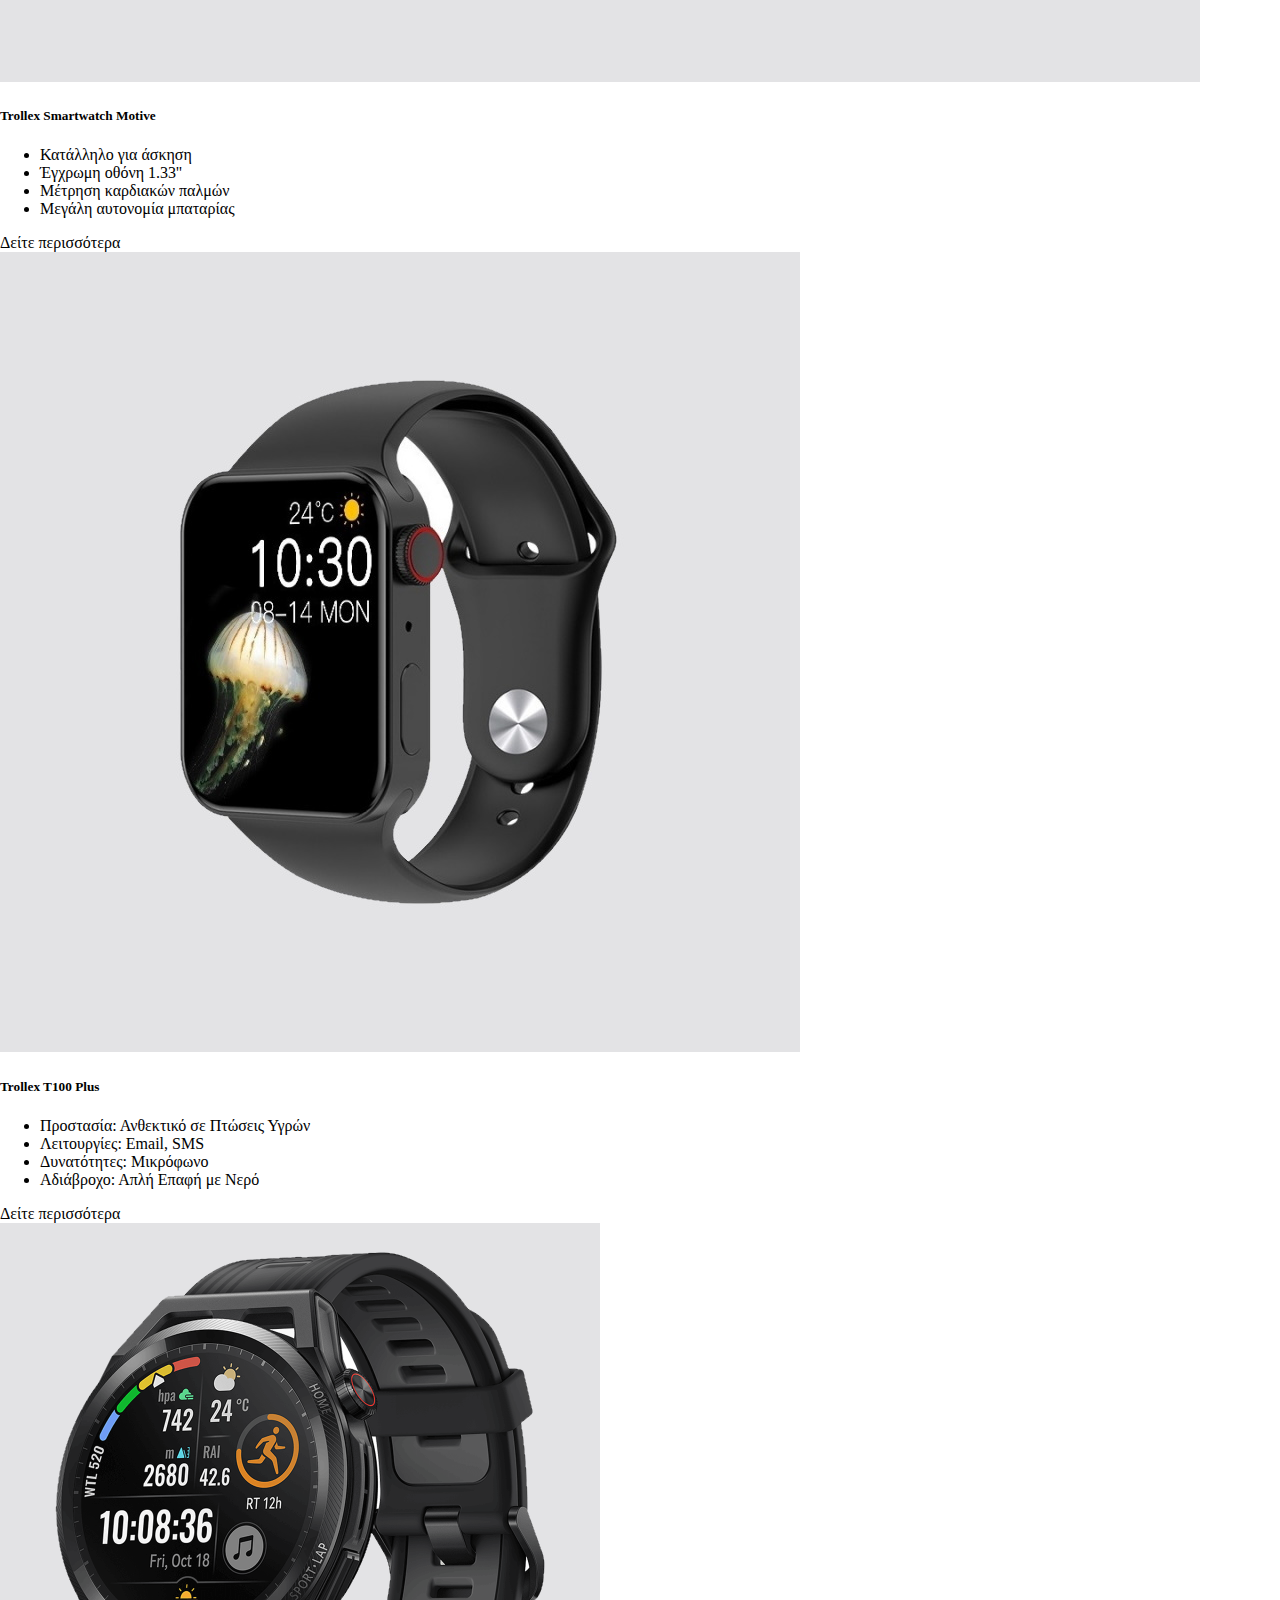
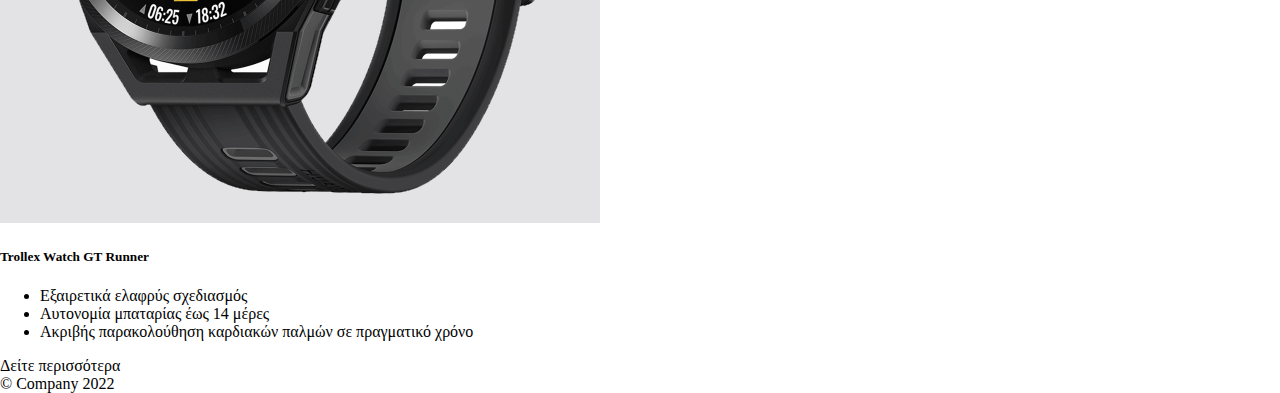
==== commit af0da8e6: "make it better" ====
--- a/index.html
+++ b/index.html
@@ -70,11 +70,9 @@
                 Σχετικά με εμάς
             </div>
             <div class="text-center mt-3 px-5">
-                The standard chunk of Lorem Ipsum used since the 1500s
-                 is reproduced below for those interested.
-                  Sections 1.10.32 and 1.10.33 from "de Finibus Bonorum et Malorum" 
-                  by Cicero are also reproduced in their exact original form, 
-                  accompanied by English versions from the 1914 translation by H. Rackham.
+              μια εταιρεία από το 2014 με το όνομα trollex που κατασκευάζει 
+              smartwatch με υψηλή ποιότητα και υψηλή τεχνολογία για 
+              περισσότερες πληροφορίες μεταβείτε στο σχετικά με εμάς
             </div>
 
             <div class="container">
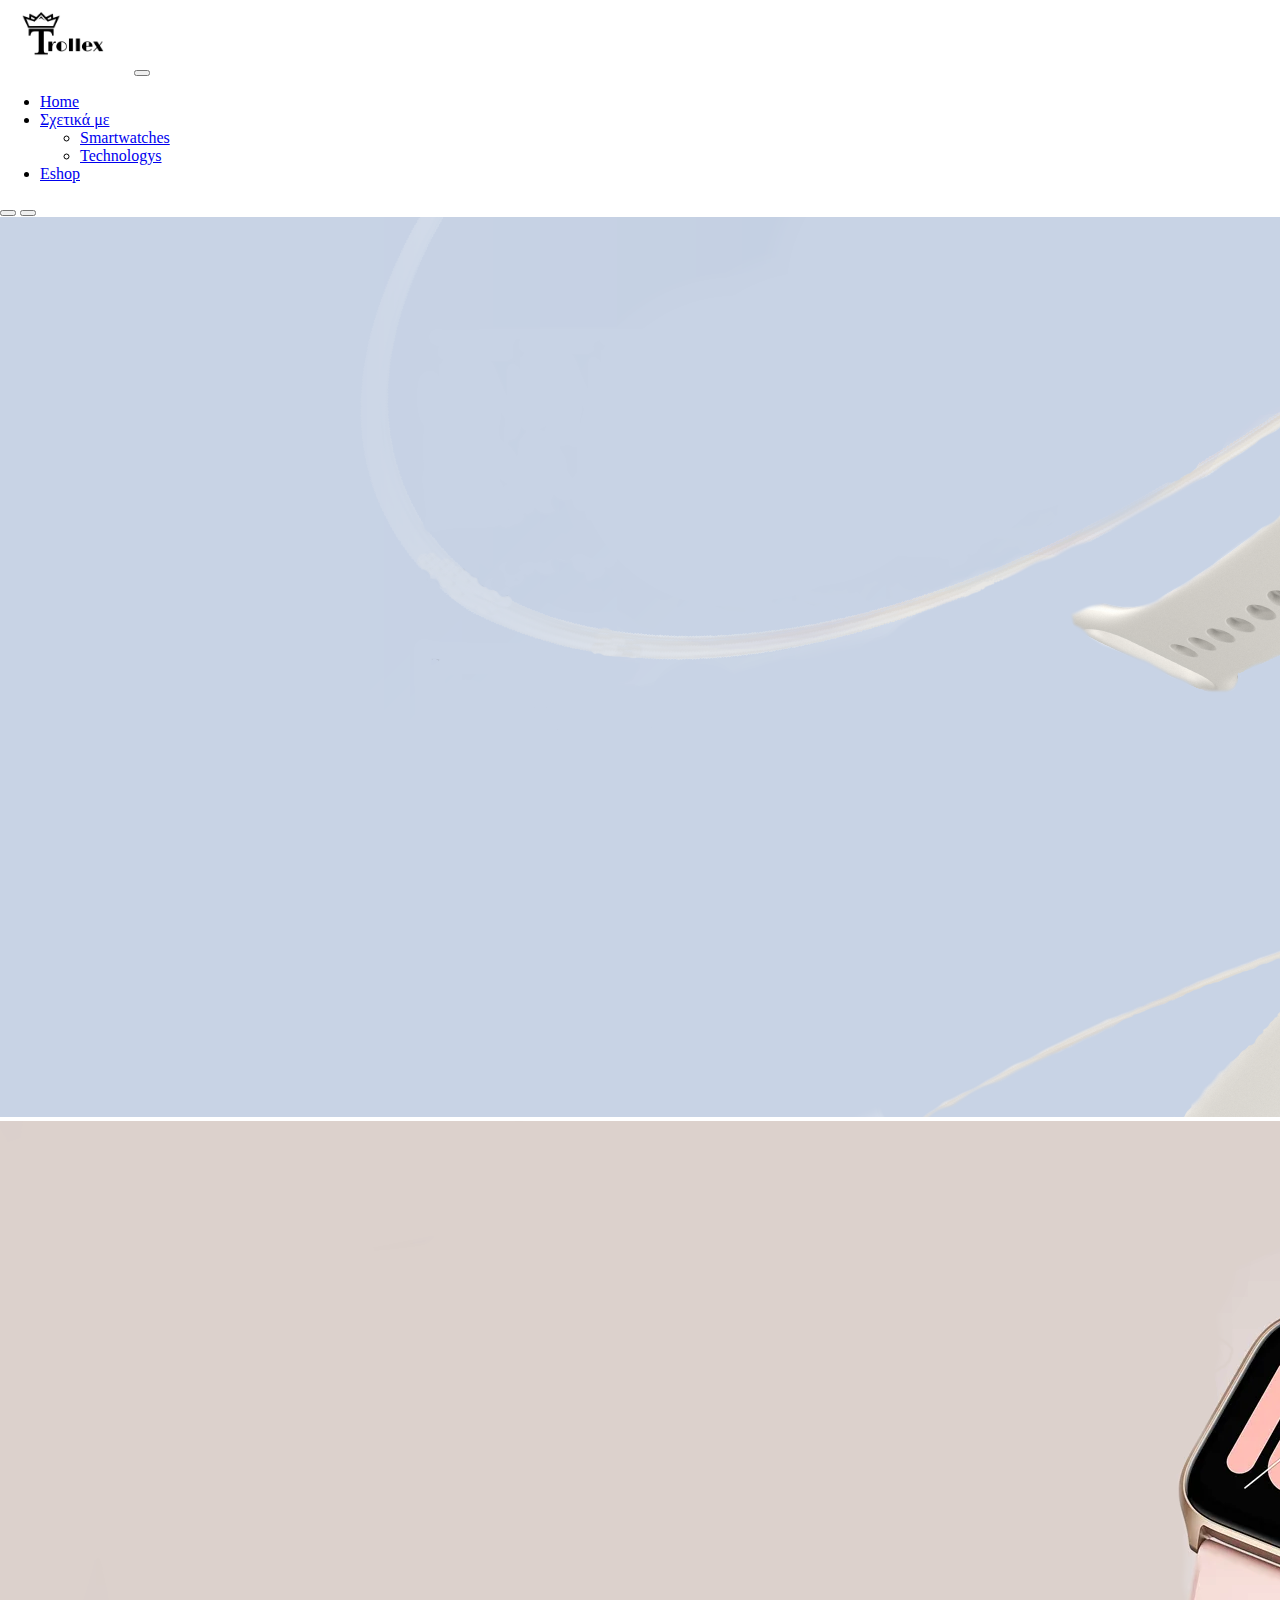
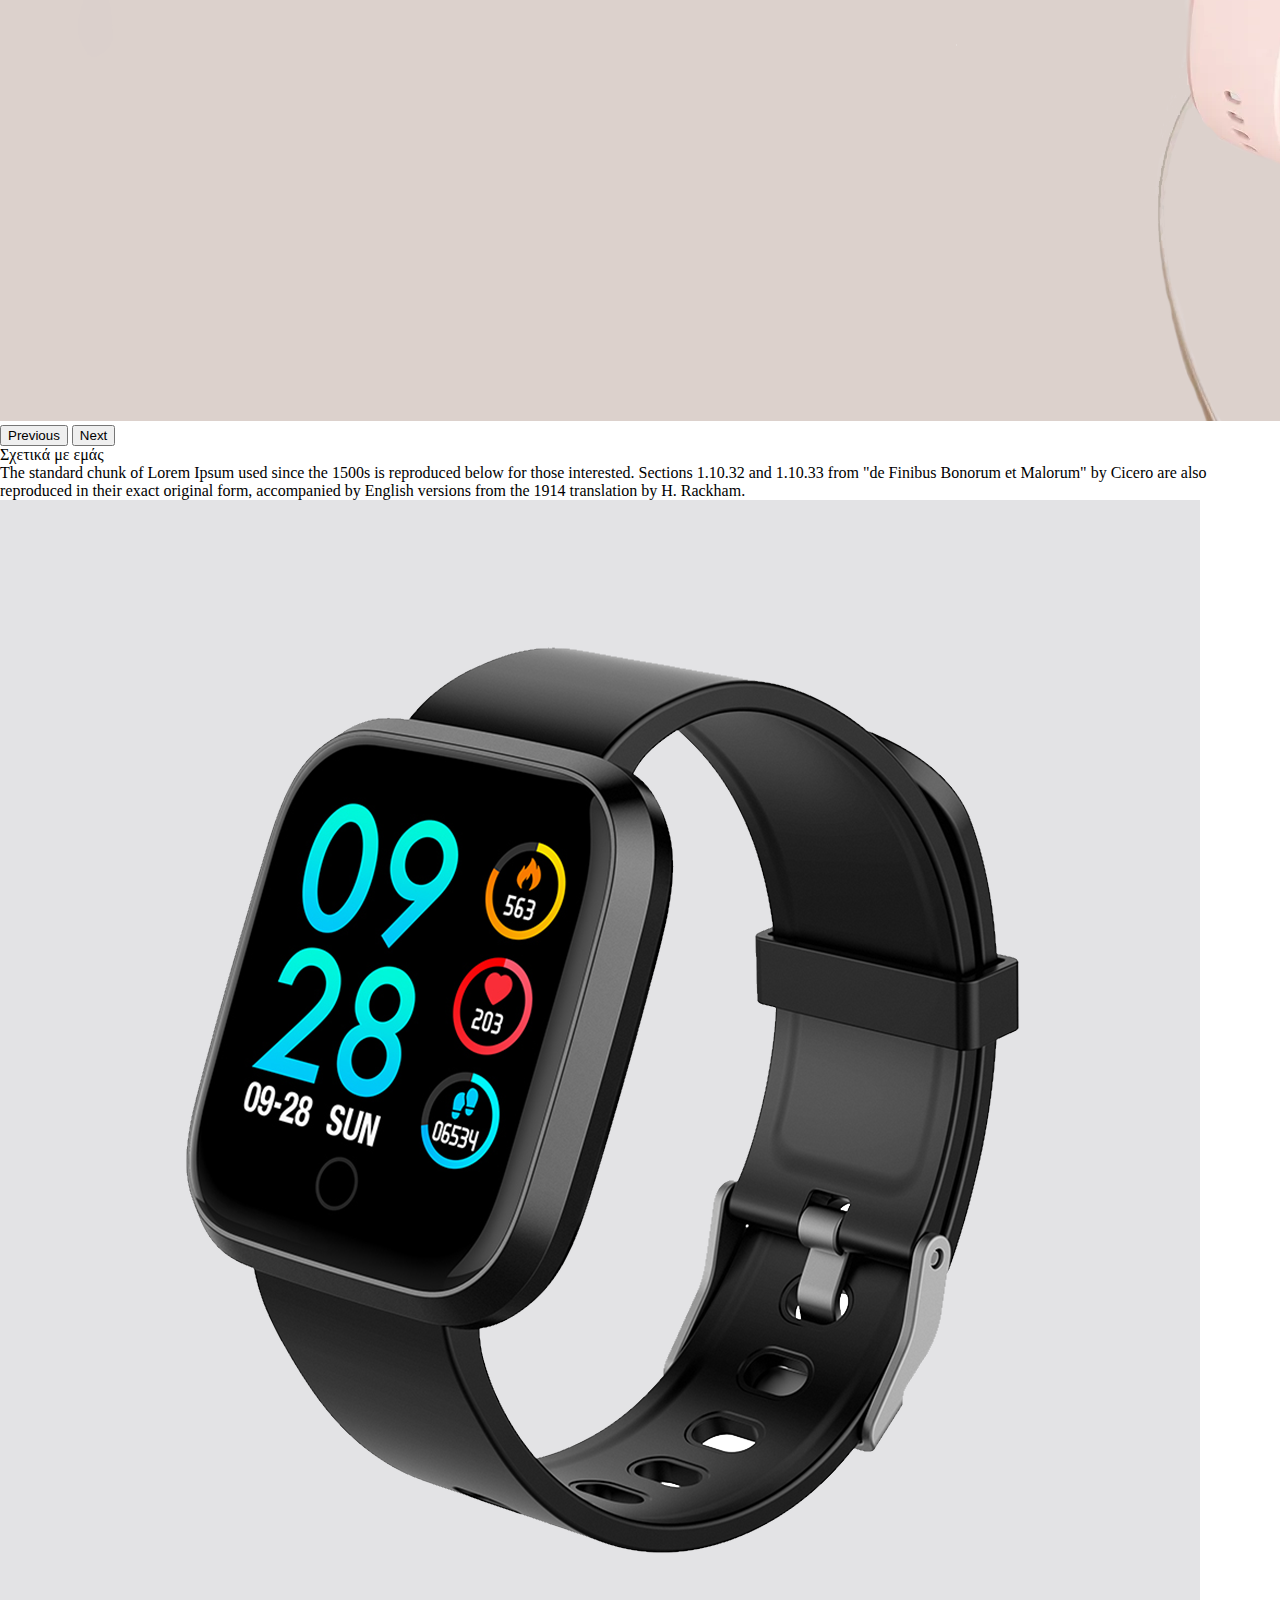
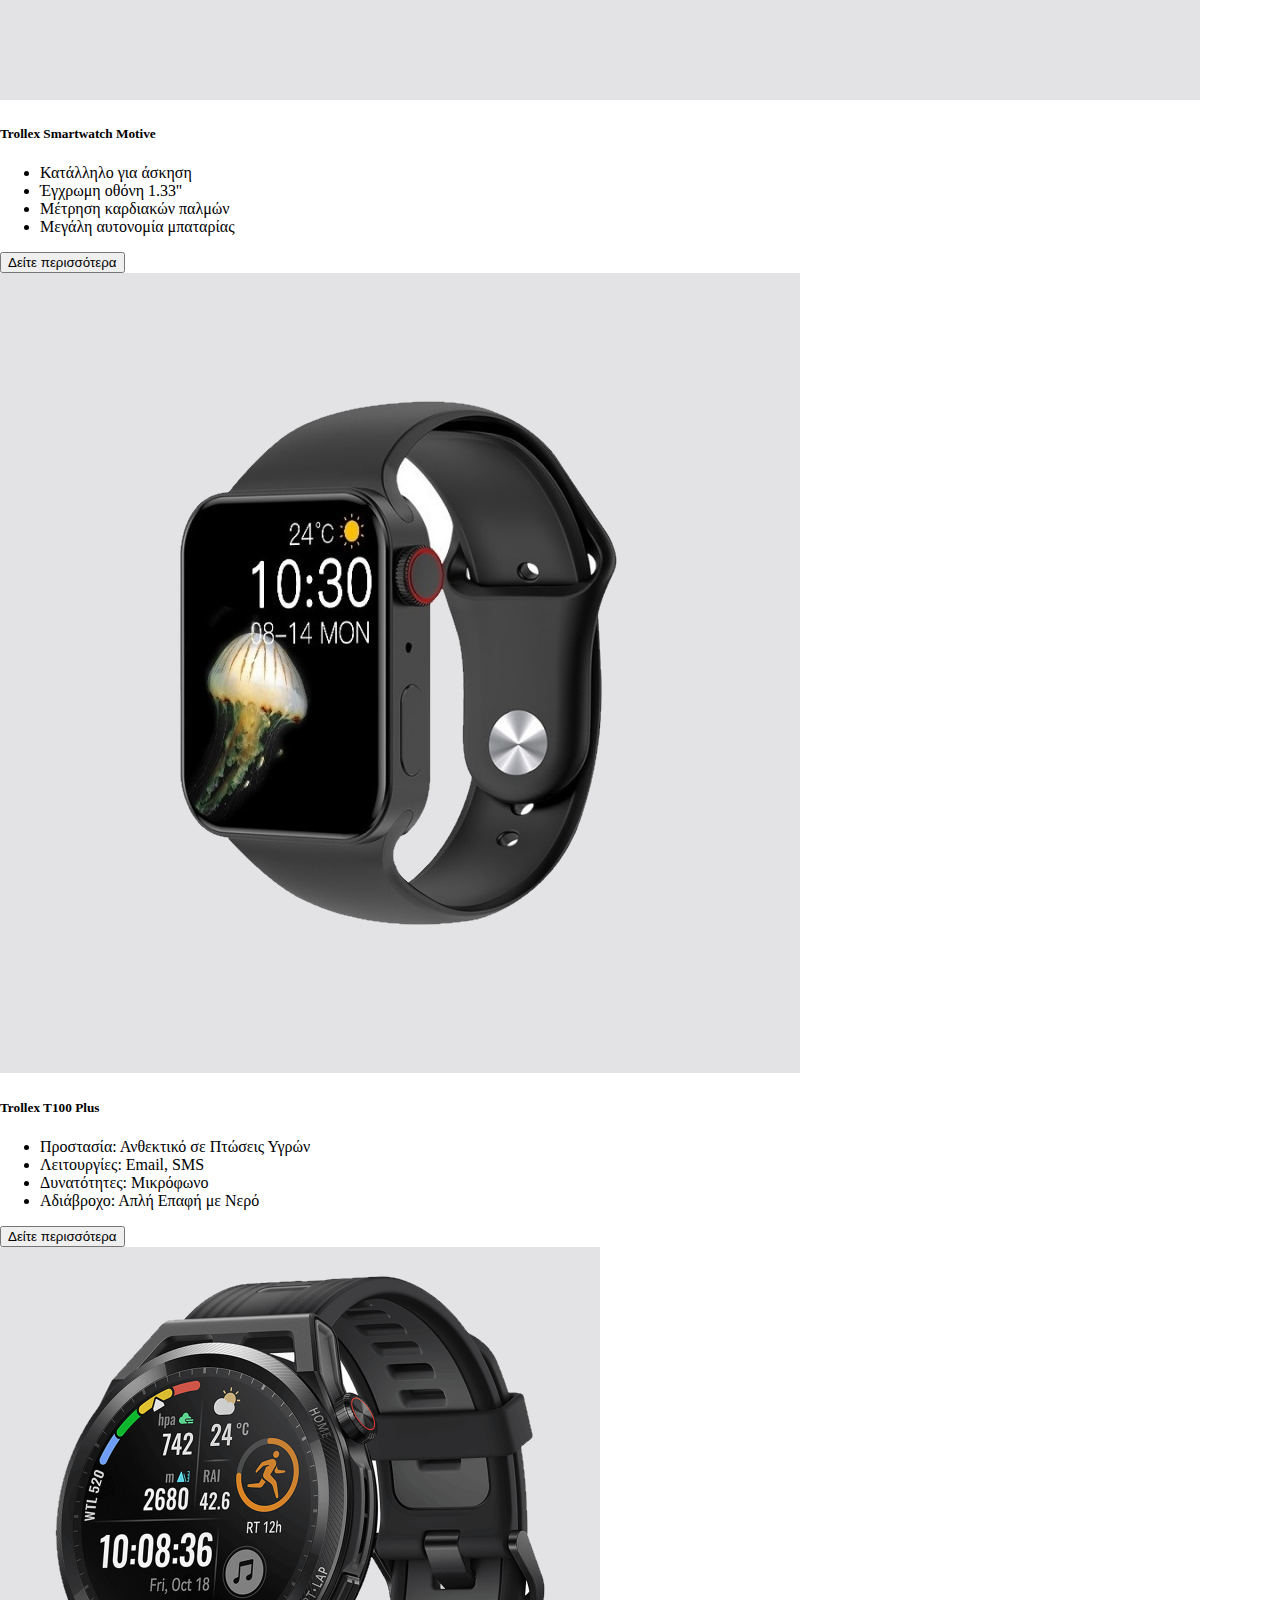
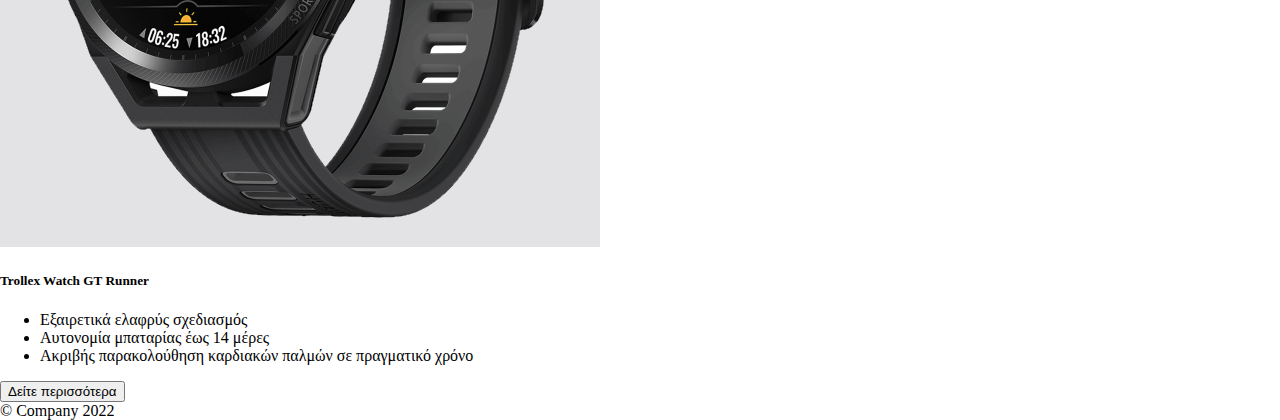
==== commit 98e4fe68: "first commit" ====
--- a/index.html
+++ b/index.html
@@ -70,14 +70,17 @@
                 Σχετικά με εμάς
             </div>
             <div class="text-center mt-3 px-5">
-              μια εταιρεία από το 2014 με το όνομα trollex που κατασκευάζει 
-              smartwatch με υψηλή ποιότητα και υψηλή τεχνολογία για 
-              περισσότερες πληροφορίες μεταβείτε στο σχετικά με εμάς
+                The standard chunk of Lorem Ipsum used since the 1500s
+                 is reproduced below for those interested.
+                  Sections 1.10.32 and 1.10.33 from "de Finibus Bonorum et Malorum" 
+                  by Cicero are also reproduced in their exact original form, 
+                  accompanied by English versions from the 1914 translation by H. Rackham.
             </div>
 
             <div class="container">
                 <div class="row gy-3 gx-5 mt-3">
                     <div class="col-sm-6  col-md-6 col-lg-4">
+                        <!-- <div class="smartwatchs-imgs"></div> -->
                         <img class="img-thumbnail" src="./images/RIVERSONG Smartwatch Motive.png" alt="">
                         <h5 class="mt-3">Trollex Smartwatch Motive</h5>
                         <ul>
@@ -86,7 +89,7 @@
                           <li>Μέτρηση καρδιακών παλμών</li>
                           <li>Μεγάλη αυτονομία μπαταρίας</li>
                         </ul>
-                        <a href="./product/index.html" type="button" class="btn btn-outline-dark">Δείτε περισσότερα</a>
+                        <button type="button" class="btn btn-outline-dark">Δείτε περισσότερα</button>
                     </div>
                     <div class="col-sm-6 col-md-6 col-lg-4">
                         <img class="img-thumbnail" src="./images/Smartwatch T100 Plus.jpeg" alt="">
@@ -97,7 +100,7 @@
                           <li>Δυνατότητες: Μικρόφωνο</li>
                           <li>Αδιάβροχο: Απλή Επαφή με Νερό</li>
                         </ul>
-                        <a href="./product/index.html" type="button" class="btn btn-outline-dark">Δείτε περισσότερα</a>
+                        <button type="button" class="btn btn-outline-dark">Δείτε περισσότερα</button>
                     </div>
                     <div class="col-sm-6 col-md-6 col-lg-4">
                         <img class="img-thumbnail" src="./images/HUAWEI Watch GT Runner Smartwatch.png" alt="">
@@ -107,7 +110,7 @@
                           <li>Αυτονομία μπαταρίας έως 14 μέρες</li>
                           <li>Ακριβής παρακολούθηση καρδιακών παλμών σε πραγματικό χρόνο</li>
                         </ul>
-                        <a href="./product/index.html" type="button" class="btn btn-outline-dark">Δείτε περισσότερα</a>
+                        <button type="button" class="btn btn-outline-dark">Δείτε περισσότερα</button>
                     </div>
                 </div>
             </div>
--- a/style.css
+++ b/style.css
@@ -20,13 +20,4 @@
 
 .nav-img {
     width: 130px;
-}
-
-a {
-    text-decoration: none;
-    color: black;
-}
-
-a:hover {
-    color: black;
 }